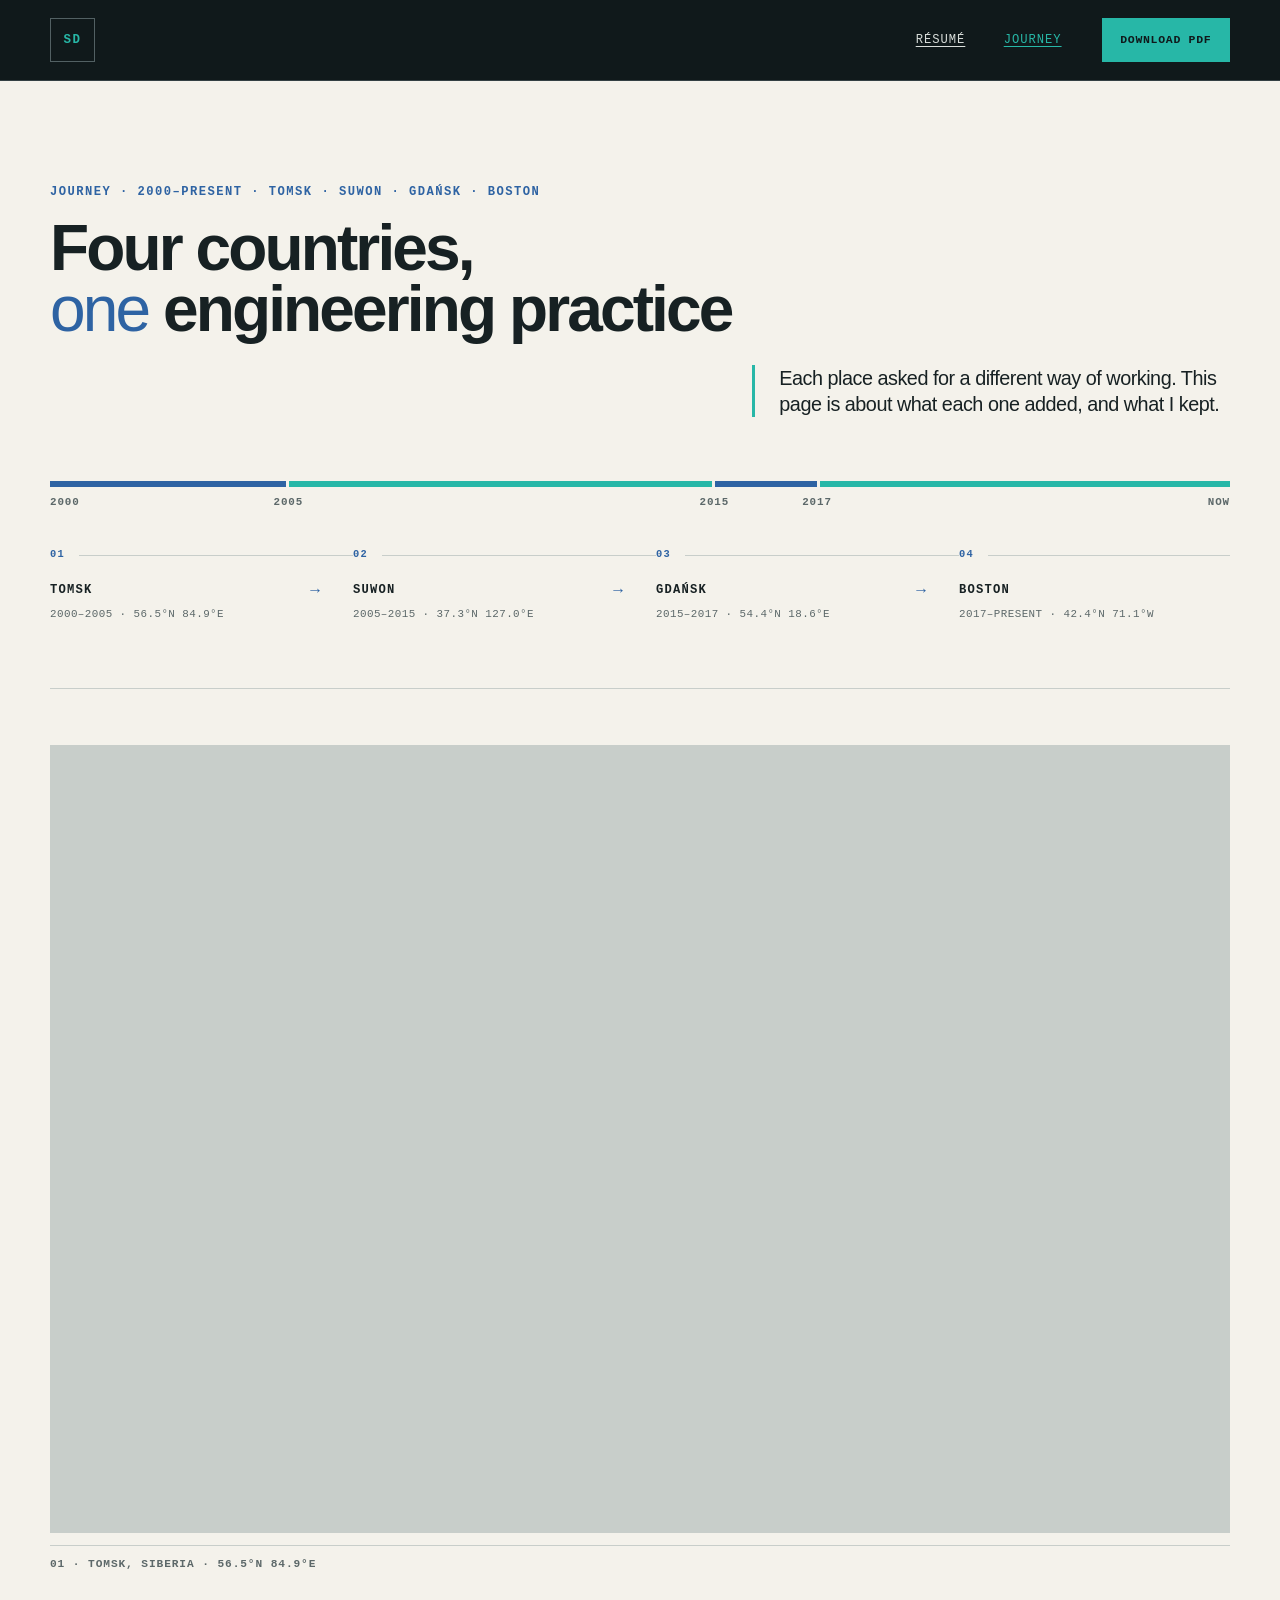
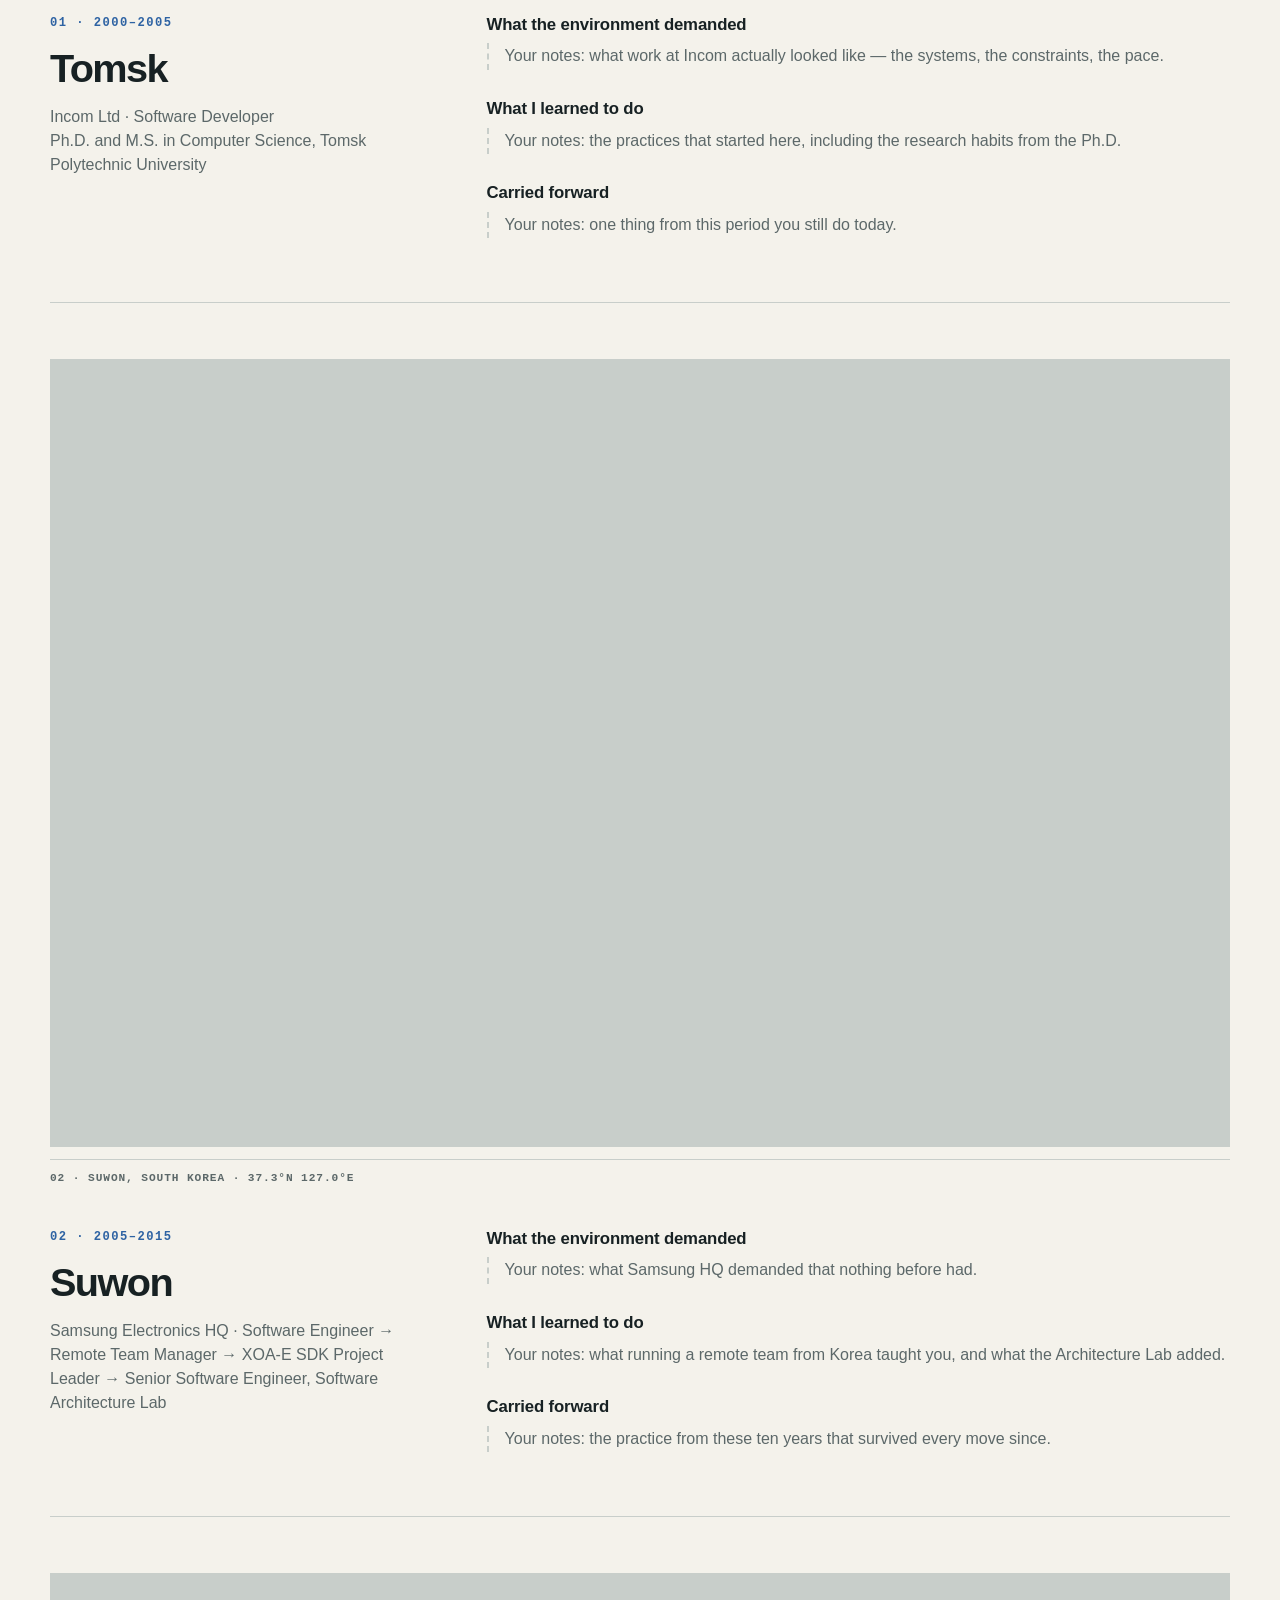
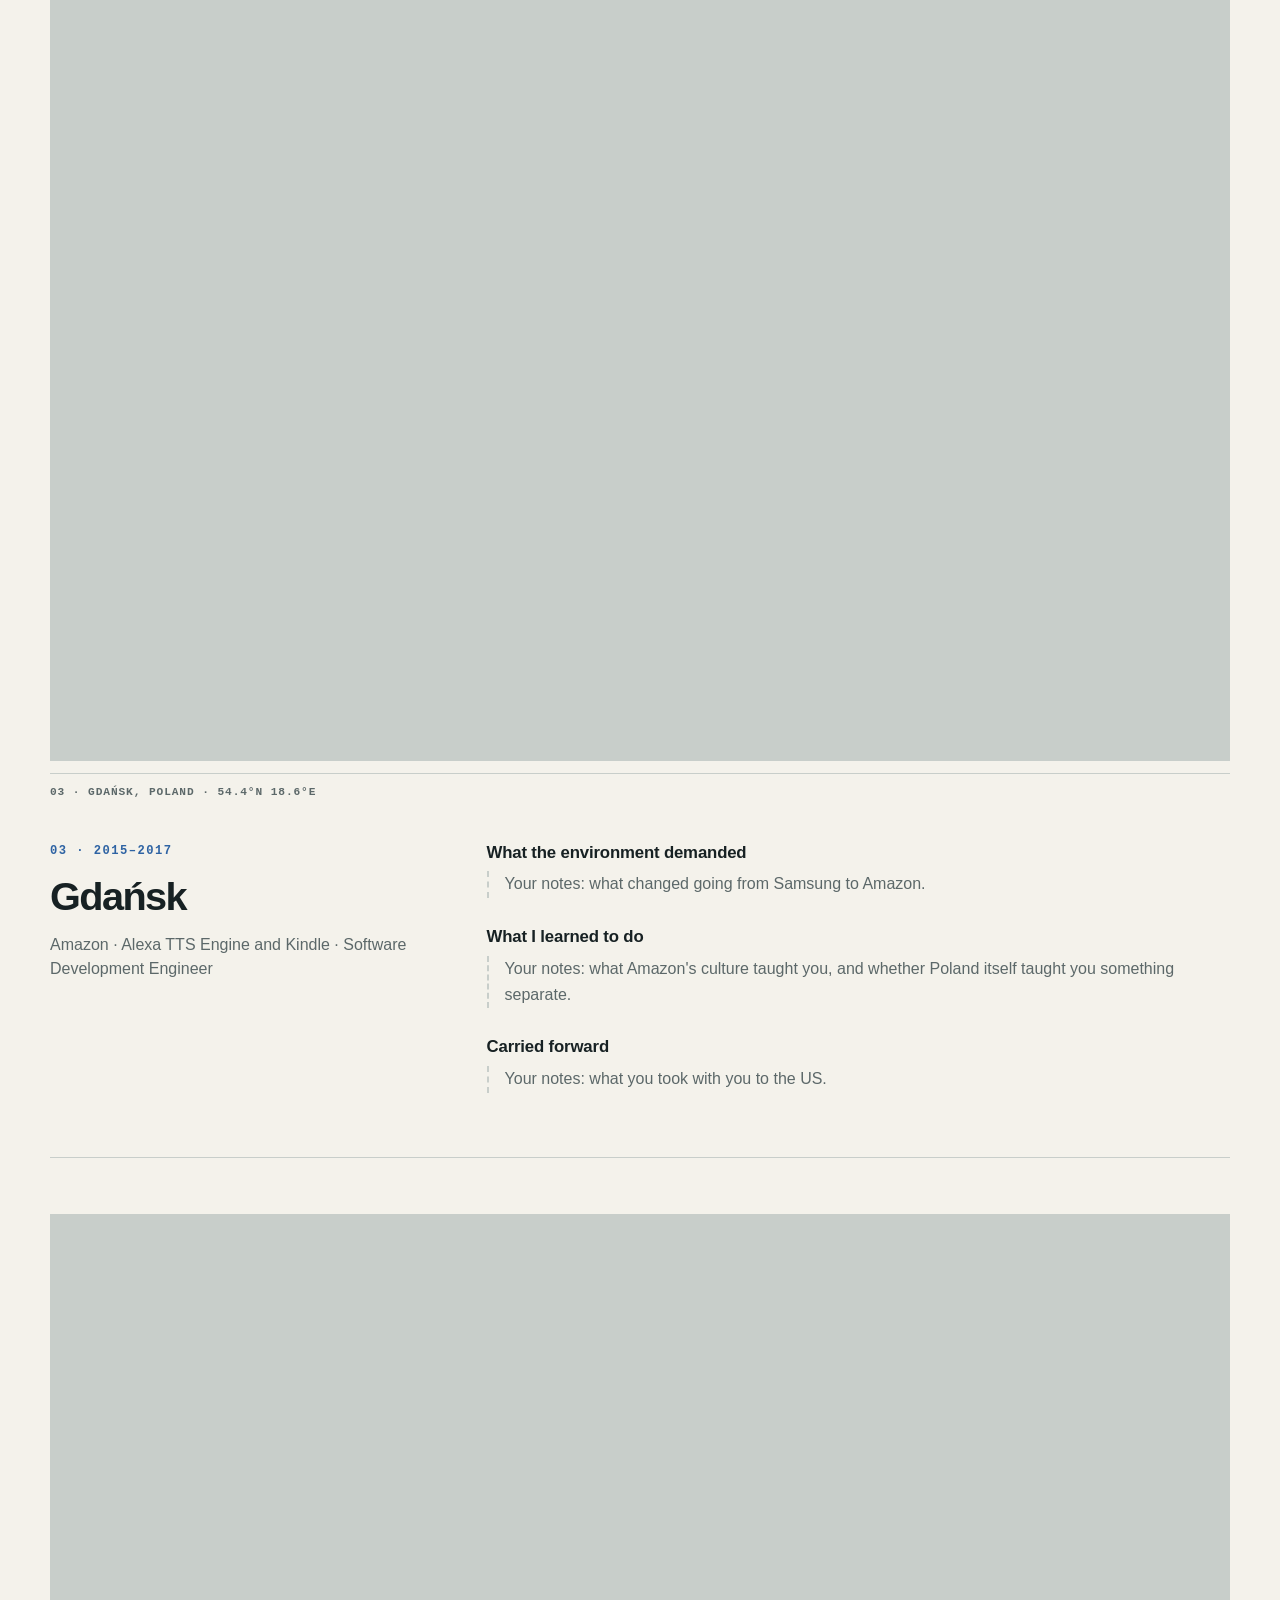
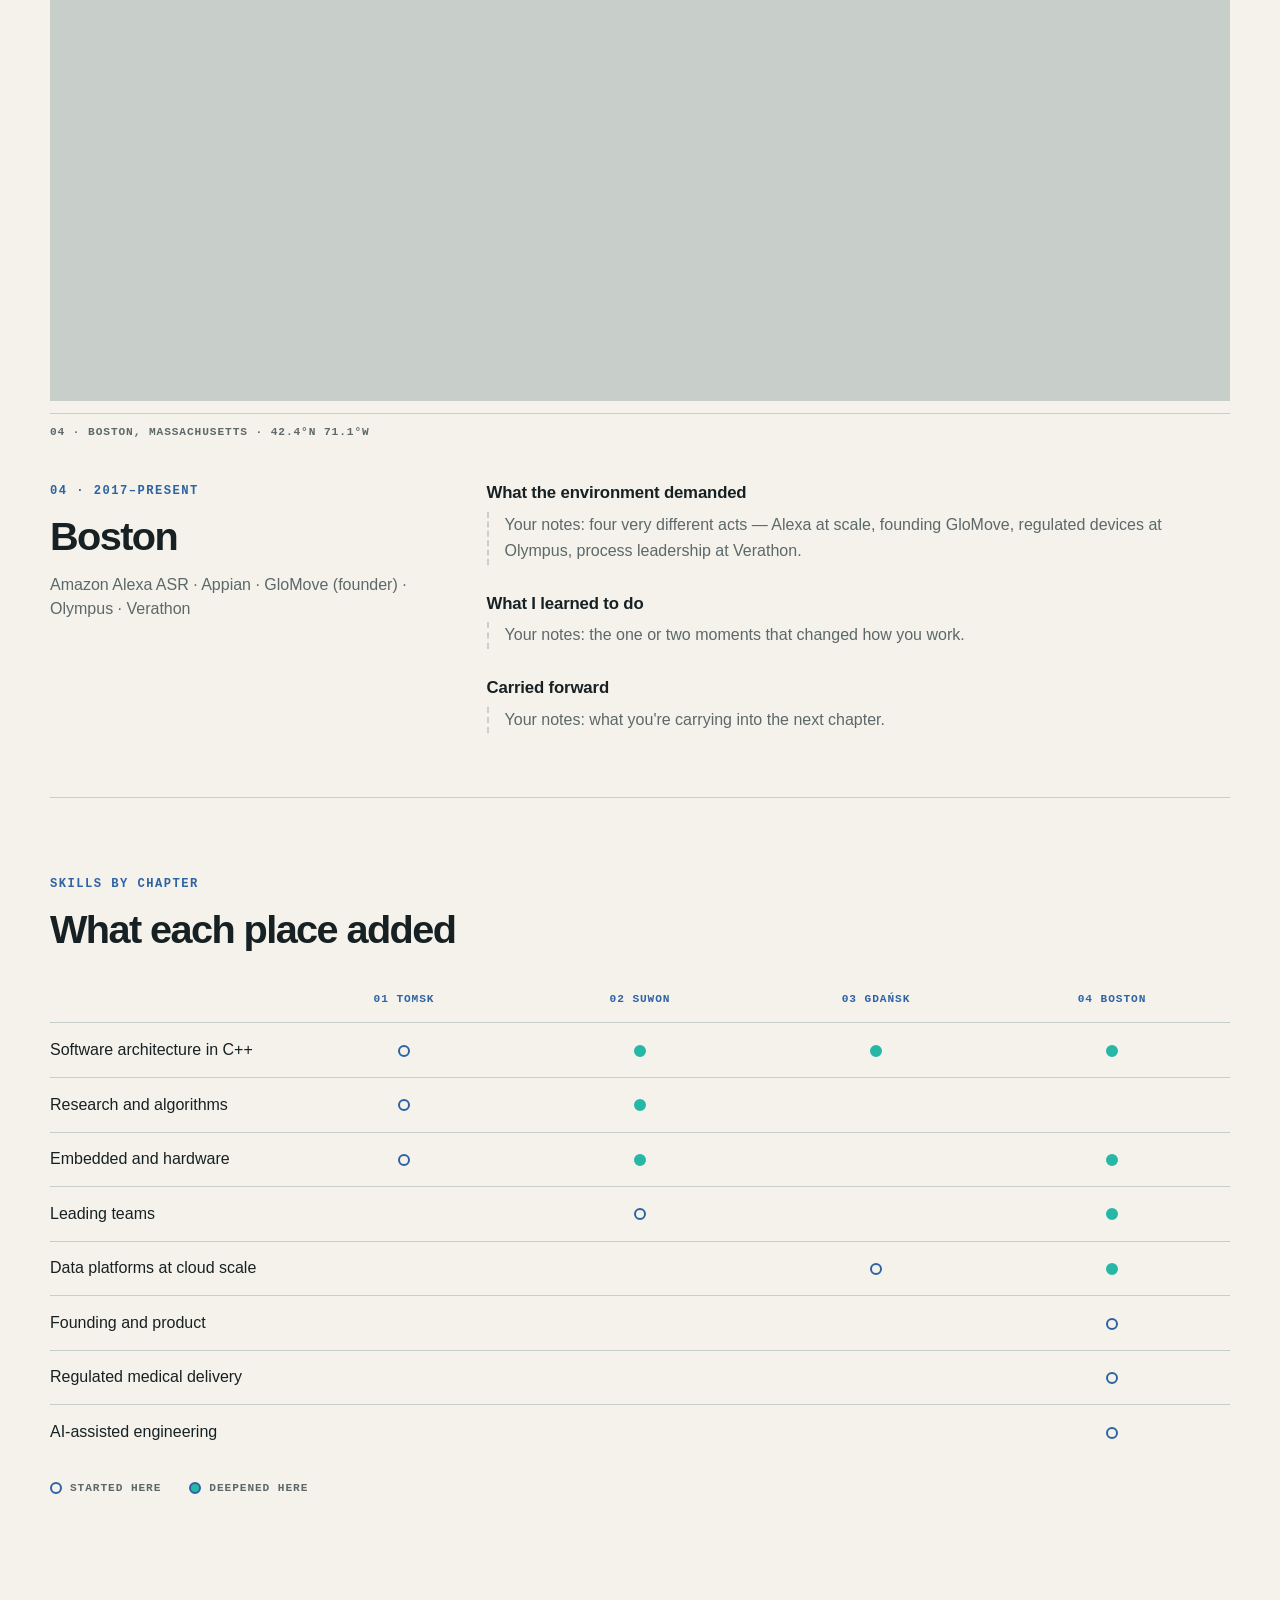
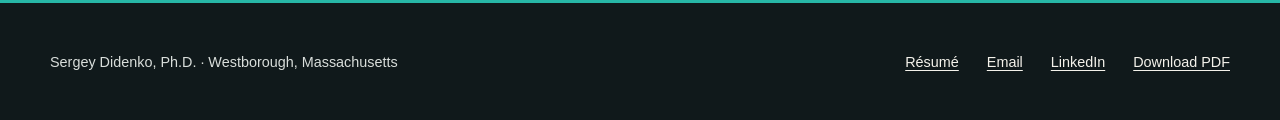
==== journey/index.html @ a88c523a "Add Journey page draft with four city illustrations New journey/ page: route with proportional years" ====
<!doctype html>
<html lang="en">
<head>
  <meta charset="utf-8">
  <meta name="viewport" content="width=device-width, initial-scale=1">
  <meta name="description" content="Sergey Didenko's engineering journey across four countries: Tomsk, Suwon, Gdańsk, and Boston — what each place demanded, what he learned there, and what he carried forward.">
  <title>Journey | Sergey Didenko, Ph.D.</title>
  <link rel="stylesheet" href="../styles.css">
  <link rel="stylesheet" href="journey.css">
  <script src="../script.js" defer></script>
</head>
<body>
  <a class="skip-link" href="#main-content">Skip to content</a>
  <header class="site-header">
    <nav aria-label="Primary navigation">
      <a class="wordmark" href="../" aria-label="Sergey Didenko, Ph.D., back to the résumé">SD</a>
      <div class="nav-links">
        <a href="../">Résumé</a>
        <a href="./" aria-current="page">Journey</a>
      </div>
      <a class="button button-primary" href="../assets/Sergey_Didenko_Resume.pdf" download>Download PDF</a>
    </nav>
  </header>
  <main id="main-content">
    <section class="hero journey-hero" id="top" aria-labelledby="hero-title">
      <p class="eyebrow">Journey · 2000–present · Tomsk · Suwon · Gdańsk · Boston</p>
      <h1 id="hero-title">Four countries,<br><span>one</span> engineering practice</h1>
      <p class="hero-statement">Each place asked for a different way of working. This page is about what each one added, and what I kept.</p>
      <div class="years-bar" aria-label="Years spent in each country">
        <div class="years-bar-track" aria-hidden="true"><span></span><span></span><span></span><span></span></div>
        <div class="years-ticks" aria-hidden="true">
          <span style="left: 0">2000</span>
          <span style="left: 20.2%">2005</span>
          <span style="left: 56.3%">2015</span>
          <span style="left: 65%">2017</span>
          <span style="left: 100%">Now</span>
        </div>
      </div>
      <ol class="systems-path route" aria-label="Route">
        <li><a href="#tomsk">Tomsk</a><span class="route-meta">2000–2005 · 56.5°N 84.9°E</span></li>
        <li><a href="#suwon">Suwon</a><span class="route-meta">2005–2015 · 37.3°N 127.0°E</span></li>
        <li><a href="#gdansk">Gdańsk</a><span class="route-meta">2015–2017 · 54.4°N 18.6°E</span></li>
        <li><a href="#boston">Boston</a><span class="route-meta">2017–present · 42.4°N 71.1°W</span></li>
      </ol>
    </section>

    <section class="chapter section" id="tomsk" aria-labelledby="tomsk-title">
      <figure class="chapter-figure reveal">
        <picture>
          <source type="image/webp" srcset="../assets/journey/tomsk-640.webp 640w, ../assets/journey/tomsk-1024.webp 1024w, ../assets/journey/tomsk-1536.webp 1536w" sizes="(max-width: 760px) calc(100vw - 2.5rem), min(calc(100vw - 4rem), 1180px)">
          <img src="../assets/journey/tomsk-1024.jpg" width="1536" height="1024" alt="Painted view of Tomsk in winter: an ornate carved wooden house with lit windows, the columned façade of Tomsk Polytechnic University, snow-covered pines, and the frozen Tom river at sunset." loading="eager" decoding="async">
        </picture>
        <figcaption>01 · Tomsk, Siberia · 56.5°N 84.9°E</figcaption>
      </figure>
      <div class="chapter-body">
        <header class="reveal">
          <p class="section-kicker">01 · 2000–2005</p>
          <h2 id="tomsk-title">Tomsk</h2>
          <p class="chapter-role">Incom Ltd · Software Developer<br>Ph.D. and M.S. in Computer Science, Tomsk Polytechnic University</p>
        </header>
        <div class="chapter-notes reveal">
          <h3>What the environment demanded</h3>
          <p class="placeholder">Your notes: what work at Incom actually looked like — the systems, the constraints, the pace.</p>
          <h3>What I learned to do</h3>
          <p class="placeholder">Your notes: the practices that started here, including the research habits from the Ph.D.</p>
          <h3>Carried forward</h3>
          <p class="placeholder">Your notes: one thing from this period you still do today.</p>
        </div>
      </div>
    </section>

    <section class="chapter section" id="suwon" aria-labelledby="suwon-title">
      <figure class="chapter-figure reveal">
        <picture>
          <source type="image/webp" srcset="../assets/journey/suwon-640.webp 640w, ../assets/journey/suwon-1024.webp 1024w, ../assets/journey/suwon-1536.webp 1536w" sizes="(max-width: 760px) calc(100vw - 2.5rem), min(calc(100vw - 4rem), 1180px)">
          <img src="../assets/journey/suwon-1024.jpg" width="1536" height="1024" alt="Painted view of Suwon in autumn: the stone wall and pavilion of Hwaseong Fortress, the Paldalmun gate, golden ginkgo trees, and the glass towers of the Samsung campus behind." loading="lazy" decoding="async">
        </picture>
        <figcaption>02 · Suwon, South Korea · 37.3°N 127.0°E</figcaption>
      </figure>
      <div class="chapter-body">
        <header class="reveal">
          <p class="section-kicker">02 · 2005–2015</p>
          <h2 id="suwon-title">Suwon</h2>
          <p class="chapter-role">Samsung Electronics HQ · Software Engineer → Remote Team Manager → XOA-E SDK Project Leader → Senior Software Engineer, Software Architecture Lab</p>
        </header>
        <div class="chapter-notes reveal">
          <h3>What the environment demanded</h3>
          <p class="placeholder">Your notes: what Samsung HQ demanded that nothing before had.</p>
          <h3>What I learned to do</h3>
          <p class="placeholder">Your notes: what running a remote team from Korea taught you, and what the Architecture Lab added.</p>
          <h3>Carried forward</h3>
          <p class="placeholder">Your notes: the practice from these ten years that survived every move since.</p>
        </div>
      </div>
    </section>

    <section class="chapter section" id="gdansk" aria-labelledby="gdansk-title">
      <figure class="chapter-figure reveal">
        <picture>
          <source type="image/webp" srcset="../assets/journey/gdansk-640.webp 640w, ../assets/journey/gdansk-1024.webp 1024w, ../assets/journey/gdansk-1536.webp 1536w" sizes="(max-width: 760px) calc(100vw - 2.5rem), min(calc(100vw - 4rem), 1180px)">
          <img src="../assets/journey/gdansk-1024.jpg" width="1536" height="1024" alt="Painted view of Gdańsk at golden hour: the medieval wooden Żuraw crane, colourful gabled townhouses along the Motława river, the brick tower of St. Mary's church, and shipyard cranes on the horizon." loading="lazy" decoding="async">
        </picture>
        <figcaption>03 · Gdańsk, Poland · 54.4°N 18.6°E</figcaption>
      </figure>
      <div class="chapter-body">
        <header class="reveal">
          <p class="section-kicker">03 · 2015–2017</p>
          <h2 id="gdansk-title">Gdańsk</h2>
          <p class="chapter-role">Amazon · Alexa TTS Engine and Kindle · Software Development Engineer</p>
        </header>
        <div class="chapter-notes reveal">
          <h3>What the environment demanded</h3>
          <p class="placeholder">Your notes: what changed going from Samsung to Amazon.</p>
          <h3>What I learned to do</h3>
          <p class="placeholder">Your notes: what Amazon's culture taught you, and whether Poland itself taught you something separate.</p>
          <h3>Carried forward</h3>
          <p class="placeholder">Your notes: what you took with you to the US.</p>
        </div>
      </div>
    </section>

    <section class="chapter section" id="boston" aria-labelledby="boston-title">
      <figure class="chapter-figure reveal">
        <picture>
          <source type="image/webp" srcset="../assets/journey/boston-640.webp 640w, ../assets/journey/boston-1024.webp 1024w, ../assets/journey/boston-1536.webp 1536w" sizes="(max-width: 760px) calc(100vw - 2.5rem), min(calc(100vw - 4rem), 1180px)">
          <img src="../assets/journey/boston-1024.jpg" width="1536" height="1024" alt="Painted view of Boston in autumn: the Zakim bridge over the Charles River, a white sailboat, the Custom House tower and downtown skyline, and red-brick brownstones under maples." loading="lazy" decoding="async">
        </picture>
        <figcaption>04 · Boston, Massachusetts · 42.4°N 71.1°W</figcaption>
      </figure>
      <div class="chapter-body">
        <header class="reveal">
          <p class="section-kicker">04 · 2017–present</p>
          <h2 id="boston-title">Boston</h2>
          <p class="chapter-role">Amazon Alexa ASR · Appian · GloMove (founder) · Olympus · Verathon</p>
        </header>
        <div class="chapter-notes reveal">
          <h3>What the environment demanded</h3>
          <p class="placeholder">Your notes: four very different acts — Alexa at scale, founding GloMove, regulated devices at Olympus, process leadership at Verathon.</p>
          <h3>What I learned to do</h3>
          <p class="placeholder">Your notes: the one or two moments that changed how you work.</p>
          <h3>Carried forward</h3>
          <p class="placeholder">Your notes: what you're carrying into the next chapter.</p>
        </div>
      </div>
    </section>

    <section class="skills section" id="skills" aria-labelledby="skills-title">
      <p class="section-kicker">Skills by chapter</p>
      <h2 class="reveal" id="skills-title">What each place added</h2>
      <table class="skills-grid reveal">
        <thead>
          <tr>
            <th scope="col"><span class="sr-only">Capability</span></th>
            <th scope="col">01 Tomsk</th>
            <th scope="col">02 Suwon</th>
            <th scope="col">03 Gdańsk</th>
            <th scope="col">04 Boston</th>
          </tr>
        </thead>
        <tbody>
          <tr><th scope="row">Software architecture in C++</th><td data-level="started"><span class="sr-only">Started</span></td><td data-level="deepened"><span class="sr-only">Deepened</span></td><td data-level="deepened"><span class="sr-only">Deepened</span></td><td data-level="deepened"><span class="sr-only">Deepened</span></td></tr>
          <tr><th scope="row">Research and algorithms</th><td data-level="started"><span class="sr-only">Started</span></td><td data-level="deepened"><span class="sr-only">Deepened</span></td><td></td><td></td></tr>
          <tr><th scope="row">Embedded and hardware</th><td data-level="started"><span class="sr-only">Started</span></td><td data-level="deepened"><span class="sr-only">Deepened</span></td><td></td><td data-level="deepened"><span class="sr-only">Deepened</span></td></tr>
          <tr><th scope="row">Leading teams</th><td></td><td data-level="started"><span class="sr-only">Started</span></td><td></td><td data-level="deepened"><span class="sr-only">Deepened</span></td></tr>
          <tr><th scope="row">Data platforms at cloud scale</th><td></td><td></td><td data-level="started"><span class="sr-only">Started</span></td><td data-level="deepened"><span class="sr-only">Deepened</span></td></tr>
          <tr><th scope="row">Founding and product</th><td></td><td></td><td></td><td data-level="started"><span class="sr-only">Started</span></td></tr>
          <tr><th scope="row">Regulated medical delivery</th><td></td><td></td><td></td><td data-level="started"><span class="sr-only">Started</span></td></tr>
          <tr><th scope="row">AI-assisted engineering</th><td></td><td></td><td></td><td data-level="started"><span class="sr-only">Started</span></td></tr>
        </tbody>
      </table>
      <p class="skills-legend reveal"><span class="legend-started">Started here</span><span class="legend-deepened">Deepened here</span></p>
    </section>
  </main>
  <footer>
    <p>Sergey Didenko, Ph.D. · Westborough, Massachusetts</p>
    <div><a href="../">Résumé</a><a href="mailto:didenkos@gmail.com">Email</a><a href="https://www.linkedin.com/in/didenkos">LinkedIn</a><a href="../assets/Sergey_Didenko_Resume.pdf" download>Download PDF</a></div>
  </footer>
</body>
</html>
---- styles.css ----
:root {
  --graphite: #10191b;
  --ivory: #f4f2eb;
  --signal: #27b7a7;
  --technical-blue: #2e63a3;
  --ink: #172123;
  --muted: #5c6869;
  --line: #c8ceca;
  --surface: #ffffff;
  --display: "Aptos Display", "Segoe UI", Inter, Arial, sans-serif;
  --body: Aptos, "Segoe UI", Inter, Arial, sans-serif;
  --mono: "SFMono-Regular", Consolas, "Liberation Mono", monospace;
  --content: 1180px;
  color-scheme: light;
}

* { box-sizing: border-box; }

html {
  overflow-x: hidden;
  scroll-behavior: smooth;
}

body {
  margin: 0;
  color: var(--ink);
  background: var(--ivory);
  font-family: var(--body);
  font-size: 1rem;
  line-height: 1.65;
  text-rendering: optimizeLegibility;
}

a {
  color: inherit;
  text-decoration-thickness: 1px;
  text-underline-offset: 0.22em;
}

a:hover { text-decoration-thickness: 2px; }

:focus-visible {
  outline: 3px solid var(--graphite);
  outline-offset: 3px;
  box-shadow: 0 0 0 3px var(--surface);
}

::selection {
  color: var(--graphite);
  background: var(--signal);
}

.skip-link {
  position: fixed;
  z-index: 100;
  top: 0.75rem;
  left: 0.75rem;
  padding: 0.7rem 1rem;
  color: var(--graphite);
  background: var(--signal);
  font-weight: 800;
  transform: translateY(-180%);
}

.skip-link:focus { transform: translateY(0); }

.site-header {
  position: relative;
  z-index: 10;
  color: var(--ivory);
  background: var(--graphite);
  border-bottom: 1px solid #344043;
}

.site-header nav {
  width: min(calc(100% - 4rem), var(--content));
  min-height: 5rem;
  margin: 0 auto;
  display: grid;
  grid-template-columns: auto 1fr auto;
  align-items: center;
  gap: 2.5rem;
}

.wordmark {
  width: 2.8rem;
  height: 2.8rem;
  display: grid;
  place-items: center;
  border: 1px solid #526063;
  color: var(--signal);
  font-family: var(--mono);
  font-size: 0.78rem;
  font-weight: 800;
  letter-spacing: 0.12em;
  text-decoration: none;
}

.nav-links {
  justify-self: end;
  display: flex;
  align-items: center;
  gap: clamp(1.25rem, 3vw, 2.5rem);
  font-family: var(--mono);
  font-size: 0.76rem;
  letter-spacing: 0.08em;
  text-transform: uppercase;
}

.nav-links a { color: #d9dedb; }

.button {
  display: inline-flex;
  min-height: 2.75rem;
  align-items: center;
  justify-content: center;
  padding: 0.65rem 1.1rem;
  border: 1px solid currentColor;
  font-family: var(--mono);
  font-size: 0.72rem;
  font-weight: 800;
  letter-spacing: 0.06em;
  line-height: 1.2;
  text-decoration: none;
  text-transform: uppercase;
}

.button-primary {
  color: var(--graphite);
  background: var(--signal);
  border-color: var(--signal);
}

main { overflow: hidden; }

.hero {
  width: min(calc(100% - 4rem), var(--content));
  min-height: 38rem;
  margin: 0 auto;
  padding: clamp(4.5rem, 8vw, 8rem) 0 4.5rem;
  display: grid;
  grid-template-columns: repeat(12, minmax(0, 1fr));
  column-gap: 1.5rem;
  align-content: center;
}

.eyebrow,
.section-kicker {
  margin: 0 0 1rem;
  color: var(--technical-blue);
  font-family: var(--mono);
  font-size: 0.76rem;
  font-weight: 800;
  letter-spacing: 0.12em;
  line-height: 1.5;
  text-transform: uppercase;
}

.hero .eyebrow { grid-column: 1 / -1; }

.hero h1 {
  grid-column: 1 / 10;
  margin: 0;
  max-width: 17ch;
  font-family: var(--display);
  font-size: clamp(3.2rem, 5vw, 4.6rem);
  font-weight: 720;
  letter-spacing: -0.045em;
  line-height: 0.96;
}

.hero h1 span {
  color: var(--technical-blue);
  font-weight: 400;
}

.hero-statement {
  grid-column: 8 / -1;
  margin: -1.25rem 0 0;
  padding-left: 1.5rem;
  border-left: 3px solid var(--signal);
  font-family: var(--display);
  font-size: clamp(1.15rem, 1.55vw, 1.45rem);
  font-weight: 520;
  letter-spacing: -0.025em;
  line-height: 1.32;
}

.current-role {
  grid-column: 1 / 7;
  margin: 3.5rem 0 0;
  color: var(--muted);
  font-size: 1rem;
}

.contact-links {
  grid-column: 8 / -1;
  align-self: end;
  display: flex;
  flex-wrap: wrap;
  gap: 0.75rem 1.5rem;
  margin-top: 3.5rem;
  color: var(--technical-blue);
  font-weight: 700;
}

.systems-path {
  grid-column: 1 / -1;
  position: relative;
  margin: 4.5rem 0 0;
  padding: 1.5rem 0 0;
  display: grid;
  grid-template-columns: repeat(4, 1fr);
  gap: 2rem;
  border-top: 1px solid var(--line);
  list-style: none;
  counter-reset: path-step;
}

.systems-path li {
  position: relative;
  color: var(--ink);
  font-family: var(--mono);
  font-size: 0.76rem;
  font-weight: 800;
  letter-spacing: 0.1em;
  text-transform: uppercase;
  counter-increment: path-step;
}

.systems-path li::before {
  content: "0" counter(path-step);
  position: absolute;
  top: -2.1rem;
  left: 0;
  min-width: 1.8rem;
  color: var(--technical-blue);
  background: var(--ivory);
  font-size: 0.65rem;
}

.systems-path li::after {
  content: "→";
  position: absolute;
  top: -0.1rem;
  right: 0;
  color: var(--technical-blue);
  font-size: 1rem;
}

.systems-path li:last-child::after { content: ""; }

.section {
  width: min(calc(100% - 4rem), var(--content));
  margin: 0 auto;
  padding: clamp(4.5rem, 8vw, 8rem) 0;
}

.section h2 {
  max-width: 20ch;
  margin: 0;
  font-family: var(--display);
  font-size: clamp(1.75rem, 3.1vw, 2.9rem);
  font-weight: 720;
  letter-spacing: -0.04em;
  line-height: 1.04;
}

.impact {
  position: relative;
  width: min(calc(100% - 4rem), var(--content));
  padding: clamp(4.5rem, 8vw, 6.5rem) clamp(2rem, 5vw, 4.5rem);
  color: var(--ivory);
  background: var(--graphite);
  border-left: 4px solid var(--signal);
}

.impact .section-kicker { color: var(--signal); }

.impact h2 { max-width: 14ch; }

.impact-grid {
  margin-top: 4rem;
  display: grid;
  grid-template-columns: repeat(4, minmax(0, 1fr));
  border-top: 1px solid #465255;
  border-bottom: 1px solid #465255;
}

.impact-grid article {
  min-width: 0;
  padding: 2rem 1.5rem 2.2rem 0;
}

.impact-grid article + article {
  padding-left: 1.5rem;
  border-left: 1px solid #465255;
}

.impact-grid strong {
  display: block;
  color: var(--signal);
  font-family: var(--display);
  font-size: clamp(1.55rem, 2.05vw, 2.05rem);
  font-weight: 680;
  letter-spacing: -0.04em;
  line-height: 1.12;
}

.impact-grid p {
  margin: 1rem 0 0;
  color: #cbd1ce;
  font-size: 1rem;
  line-height: 1.5;
}

.experience { padding-bottom: 3rem; }

.experience > h2 { margin-bottom: 5rem; }

.experience-item {
  position: relative;
  padding: 2.5rem 0;
  display: grid;
  grid-template-columns: minmax(15rem, 0.75fr) 1.55fr;
  gap: clamp(2rem, 6vw, 6rem);
  border-top: 1px solid var(--line);
}

.experience-item::before {
  content: "";
  position: absolute;
  top: -4px;
  left: 0;
  width: 7px;
  height: 7px;
  background: var(--signal);
  border: 2px solid var(--ivory);
  box-shadow: 0 0 0 1px var(--technical-blue);
}

.experience-item header { min-width: 0; }

.experience-item .date {
  margin: 0 0 0.85rem;
  color: var(--technical-blue);
  font-family: var(--mono);
  font-size: 0.74rem;
  font-weight: 800;
  letter-spacing: 0.06em;
  line-height: 1.45;
  text-transform: uppercase;
}

.experience-item h3 {
  margin: 0;
  font-family: var(--display);
  font-size: clamp(1.2rem, 1.7vw, 1.55rem);
  font-weight: 720;
  letter-spacing: -0.03em;
  line-height: 1.18;
}

.experience-item header > p:last-child {
  margin: 0.55rem 0 0;
  color: var(--muted);
  line-height: 1.45;
}

.experience-item ul {
  margin: 0;
  padding: 0;
  display: grid;
  gap: 0.9rem;
  list-style: none;
}

.experience-item li {
  position: relative;
  padding-left: 1.25rem;
  font-size: 1rem;
  line-height: 1.62;
}

.experience-item li::before {
  content: "";
  position: absolute;
  top: 0.72em;
  left: 0;
  width: 0.38rem;
  height: 1px;
  background: var(--signal);
}

.featured-project {
  margin: 0 -1.5rem;
  padding-right: 1.5rem;
  padding-left: 1.5rem;
  background: #e7eeeb;
  border-top-color: #a6b6b1;
}

.featured-project::before {
  left: 1.5rem;
  border-color: #e7eeeb;
}

.expertise { padding-top: clamp(4.5rem, 8vw, 7rem); }

.expertise > h2 { margin-bottom: 4.5rem; }

.expertise-grid {
  display: grid;
  grid-template-columns: repeat(2, minmax(0, 1fr));
  gap: 3.5rem 4rem;
}

.expertise-grid article {
  padding-top: 1.6rem;
  border-top: 2px solid var(--graphite);
}

.expertise-grid h3,
.credentials h3 {
  margin: 0;
  font-family: var(--display);
  font-size: 1.2rem;
  letter-spacing: -0.02em;
  line-height: 1.25;
}

.expertise-grid p {
  margin: 1rem 0 0;
  color: var(--muted);
  font-size: 1rem;
}

.expertise-grid .practice-block {
  grid-column: 1 / -1;
  padding: 1.6rem 1.75rem 1.8rem;
  background: var(--surface);
  border-left: 4px solid var(--signal);
}

.practice-block p:first-of-type {
  margin-top: 0.75rem;
  color: var(--technical-blue);
  font-size: 1.05rem;
  font-weight: 700;
  letter-spacing: 0.01em;
}

.practice-block p:last-of-type {
  margin-top: 0.5rem;
  max-width: 62ch;
}

.credentials {
  margin-top: 5rem;
  padding: 2.5rem 0;
  display: grid;
  grid-template-columns: 0.75fr 1fr 1fr;
  gap: clamp(2rem, 5vw, 5rem);
  border-top: 1px solid var(--line);
  border-bottom: 1px solid var(--line);
}

.credentials p { margin: 0; }

.credentials strong { color: var(--technical-blue); }

footer {
  padding: 3rem max(2rem, calc((100vw - var(--content)) / 2));
  display: flex;
  align-items: center;
  justify-content: space-between;
  gap: 2rem;
  color: #d9dedb;
  background: var(--graphite);
  border-top: 3px solid var(--signal);
  font-size: 0.9rem;
}

footer p { margin: 0; }

footer div {
  display: flex;
  flex-wrap: wrap;
  gap: 1rem 1.75rem;
}

footer a { color: var(--ivory); }

[data-enhanced="true"] .reveal {
  opacity: 0;
  transform: translateY(18px);
  transition: opacity 500ms ease, transform 500ms ease;
}

[data-enhanced="true"] .reveal.is-visible {
  opacity: 1;
  transform: none;
}

@media (max-width: 900px) {
  .hero h1 { grid-column: 1 / -1; }

  .hero-statement {
    grid-column: 7 / -1;
    margin-top: 2.75rem;
  }

  .current-role { grid-column: 1 / 7; }

  .contact-links { grid-column: 7 / -1; }

  .impact-grid { grid-template-columns: repeat(2, minmax(0, 1fr)); }

  .impact-grid article:nth-child(3) {
    padding-left: 0;
    border-left: 0;
    border-top: 1px solid #465255;
  }

  .impact-grid article:nth-child(4) { border-top: 1px solid #465255; }

  .credentials { grid-template-columns: 1fr 1fr; }

  .credentials h3 { grid-column: 1 / -1; }
}

@media (max-width: 760px) {
  .site-header nav {
    width: calc(100% - 2.5rem);
    min-height: 4.5rem;
    grid-template-columns: 1fr auto;
    gap: 1rem;
  }

  .nav-links { display: none; }

  .button { min-height: 2.6rem; }

  .hero,
  .section {
    width: calc(100% - 2.5rem);
  }

  .hero {
    min-height: auto;
    padding: 4.5rem 0 3.5rem;
    grid-template-columns: 1fr;
  }

  .hero .eyebrow,
  .hero h1,
  .hero-statement,
  .current-role,
  .contact-links,
  .systems-path {
    grid-column: 1;
  }

  .hero h1 {
    max-width: none;
    font-size: clamp(2.1rem, 9vw, 3.2rem);
  }

  .hero-statement {
    margin: 2.5rem 0 0;
    padding-left: 1rem;
  }

  .current-role { margin-top: 2.5rem; }

  .contact-links { margin-top: 1.25rem; }

  .systems-path {
    margin-top: 3.5rem;
    padding-top: 0;
    grid-template-columns: 1fr;
    gap: 0;
    border-top: 0;
    border-left: 1px solid var(--line);
  }

  .systems-path li {
    min-height: 4.25rem;
    padding: 0.15rem 0 2.2rem 2rem;
  }

  .systems-path li::before {
    top: 0;
    left: -0.65rem;
    width: 1.3rem;
    min-width: 0;
    height: 1.3rem;
    display: grid;
    place-items: center;
    color: var(--ivory);
    background: var(--technical-blue);
    font-size: 0.58rem;
  }

  .systems-path li::after {
    content: "↓";
    top: 1.5rem;
    right: auto;
    left: -0.33rem;
  }

  .systems-path li:last-child {
    min-height: 1.5rem;
    padding-bottom: 0;
  }

  .systems-path li:last-child::after { content: ""; }

  .impact {
    width: calc(100% - 2.5rem);
    padding-right: 1.5rem;
    padding-left: 1.5rem;
  }

  .impact-grid,
  .expertise-grid { grid-template-columns: 1fr; }

  .impact-grid { margin-top: 3rem; }

  .impact-grid article,
  .impact-grid article + article {
    padding: 1.75rem 0;
    border-top: 1px solid #465255;
    border-left: 0;
  }

  .impact-grid article:first-child { border-top: 0; }

  .experience > h2,
  .expertise > h2 { margin-bottom: 3.25rem; }

  .experience-item {
    grid-template-columns: 1fr;
    gap: 1.75rem;
  }

  .featured-project {
    margin: 0 -0.75rem;
    padding-right: 0.75rem;
    padding-left: 0.75rem;
  }

  .featured-project::before { left: 0.75rem; }

  .expertise-grid { gap: 2.5rem; }

  .credentials {
    grid-template-columns: 1fr;
    gap: 2rem;
  }

  .credentials h3 { grid-column: auto; }

  footer {
    align-items: flex-start;
    flex-direction: column;
    padding-right: 1.25rem;
    padding-left: 1.25rem;
  }
}

@media (prefers-reduced-motion: reduce) {
  html { scroll-behavior: auto; }

  *, *::before, *::after {
    animation-duration: 0.01ms !important;
    animation-iteration-count: 1 !important;
    transition-duration: 0.01ms !important;
  }
}

@media print {
  *,
  *::before,
  *::after {
    animation: none !important;
    transform: none !important;
    transition: none !important;
  }

  html,
  main {
    overflow: visible;
  }

  body,
  .impact,
  .featured-project,
  footer {
    color: #000 !important;
    background: #fff !important;
  }

  .impact *,
  .featured-project *,
  footer * {
    color: #000 !important;
  }

  .impact,
  .impact-grid,
  .impact-grid article,
  .impact-grid article + article,
  .featured-project,
  footer {
    border-color: #000 !important;
    box-shadow: none !important;
  }

  .site-header,
  .skip-link,
  .button {
    display: none !important;
  }

  [data-enhanced="true"] .reveal,
  [data-enhanced="true"] .reveal.is-visible {
    opacity: 1 !important;
    transform: none !important;
    transition: none !important;
  }
}
---- journey/journey.css ----
/* Journey page. Shares ../styles.css; this file only adds what the page needs. */

.nav-links a[aria-current="page"] { color: var(--signal); }

.journey-hero {
  min-height: auto;
  padding-bottom: 4rem;
}

.journey-hero h1 { max-width: 24ch; }

.journey-hero .hero-statement { margin-top: 1.5rem; }

.years-bar {
  grid-column: 1 / -1;
  margin-top: 4rem;
}

.years-bar-track {
  display: grid;
  grid-template-columns: 5.3fr 9.5fr 2.3fr 9.2fr;
  gap: 3px;
  height: 6px;
}

.years-bar-track span { background: var(--technical-blue); }

.years-bar-track span:nth-child(even) { background: var(--signal); }

.years-ticks {
  position: relative;
  height: 1.3rem;
  margin-top: 0.45rem;
  color: var(--muted);
  font-family: var(--mono);
  font-size: 0.68rem;
  font-weight: 800;
  letter-spacing: 0.08em;
  text-transform: uppercase;
}

.years-ticks span {
  position: absolute;
  transform: translateX(-50%);
}

.years-ticks span:first-child { transform: none; }

.years-ticks span:last-child { transform: translateX(-100%); }

.journey-hero .route { margin-top: 2.5rem; }

.route a { text-decoration: none; }

.route a:hover { text-decoration: underline; }

.route-meta {
  display: block;
  margin-top: 0.4rem;
  color: var(--muted);
  font-size: 0.68rem;
  font-weight: 400;
  letter-spacing: 0.04em;
}

.chapter {
  padding: 3.5rem 0 4rem;
  border-top: 1px solid var(--line);
}

.chapter-figure { margin: 0 0 2.5rem; }

.chapter-figure img {
  display: block;
  width: 100%;
  height: auto;
  background: var(--line);
}

.chapter-figure figcaption {
  margin-top: 0.75rem;
  padding-top: 0.6rem;
  border-top: 1px solid var(--line);
  color: var(--muted);
  font-family: var(--mono);
  font-size: 0.7rem;
  font-weight: 800;
  letter-spacing: 0.08em;
  text-transform: uppercase;
}

.chapter-body {
  display: grid;
  grid-template-columns: minmax(15rem, 0.75fr) 1.55fr;
  gap: clamp(2rem, 6vw, 6rem);
}

.chapter-body h2 { max-width: none; }

.chapter-role {
  margin: 1rem 0 0;
  color: var(--muted);
  line-height: 1.5;
}

.chapter-notes h3 {
  margin: 0;
  font-family: var(--display);
  font-size: 1.05rem;
  letter-spacing: -0.01em;
  line-height: 1.3;
}

.chapter-notes h3 + p { margin: 0.5rem 0 1.75rem; }

.chapter-notes p:last-child { margin-bottom: 0; }

.placeholder {
  padding-left: 1rem;
  border-left: 2px dashed var(--line);
  color: var(--muted);
}

.skills {
  padding-top: clamp(3.5rem, 6vw, 5rem);
  border-top: 1px solid var(--line);
}

.skills > h2 { margin-bottom: 2.5rem; }

.skills-grid {
  width: 100%;
  border-collapse: collapse;
  table-layout: fixed;
}

.skills-grid th,
.skills-grid td {
  padding: 0.85rem 0;
  border-top: 1px solid var(--line);
  text-align: left;
  vertical-align: middle;
}

.skills-grid thead th {
  padding-top: 0;
  border-top: 0;
  color: var(--technical-blue);
  font-family: var(--mono);
  font-size: 0.7rem;
  font-weight: 800;
  letter-spacing: 0.08em;
  text-transform: uppercase;
}

.skills-grid tbody th {
  width: 40%;
  padding-right: 1rem;
  font-weight: 500;
}

.skills-grid thead th:not(:first-child),
.skills-grid td { text-align: center; }

.skills-grid td[data-level]::before,
.skills-legend span::before {
  content: "";
  display: inline-block;
  width: 12px;
  height: 12px;
  box-sizing: border-box;
  border: 2px solid var(--technical-blue);
  border-radius: 50%;
  vertical-align: middle;
}

.skills-grid td[data-level="deepened"]::before,
.legend-deepened::before {
  background: var(--signal);
  border-color: var(--signal);
}

.skills-legend {
  display: flex;
  flex-wrap: wrap;
  gap: 0.5rem 1.75rem;
  margin: 1.25rem 0 0;
  color: var(--muted);
  font-family: var(--mono);
  font-size: 0.7rem;
  font-weight: 800;
  letter-spacing: 0.08em;
  text-transform: uppercase;
}

.skills-legend span::before { margin-right: 0.5rem; }

.sr-only {
  position: absolute;
  width: 1px;
  height: 1px;
  overflow: hidden;
  clip: rect(0 0 0 0);
  clip-path: inset(50%);
  white-space: nowrap;
}

@media (max-width: 760px) {
  .journey-hero { padding-bottom: 3rem; }

  .years-bar { margin-top: 3rem; }

  .journey-hero .route { margin-top: 2.5rem; }

  .route-meta { font-size: 0.64rem; }

  .chapter { padding: 2.75rem 0 3rem; }

  .chapter-figure { margin-bottom: 1.75rem; }

  .chapter-body {
    grid-template-columns: 1fr;
    gap: 1.5rem;
  }

  .skills-grid tbody th {
    width: 34%;
    font-size: 0.9rem;
  }

  .skills-grid thead th { font-size: 0.62rem; }
}

@media print {
  .placeholder { border-color: #000; }
}
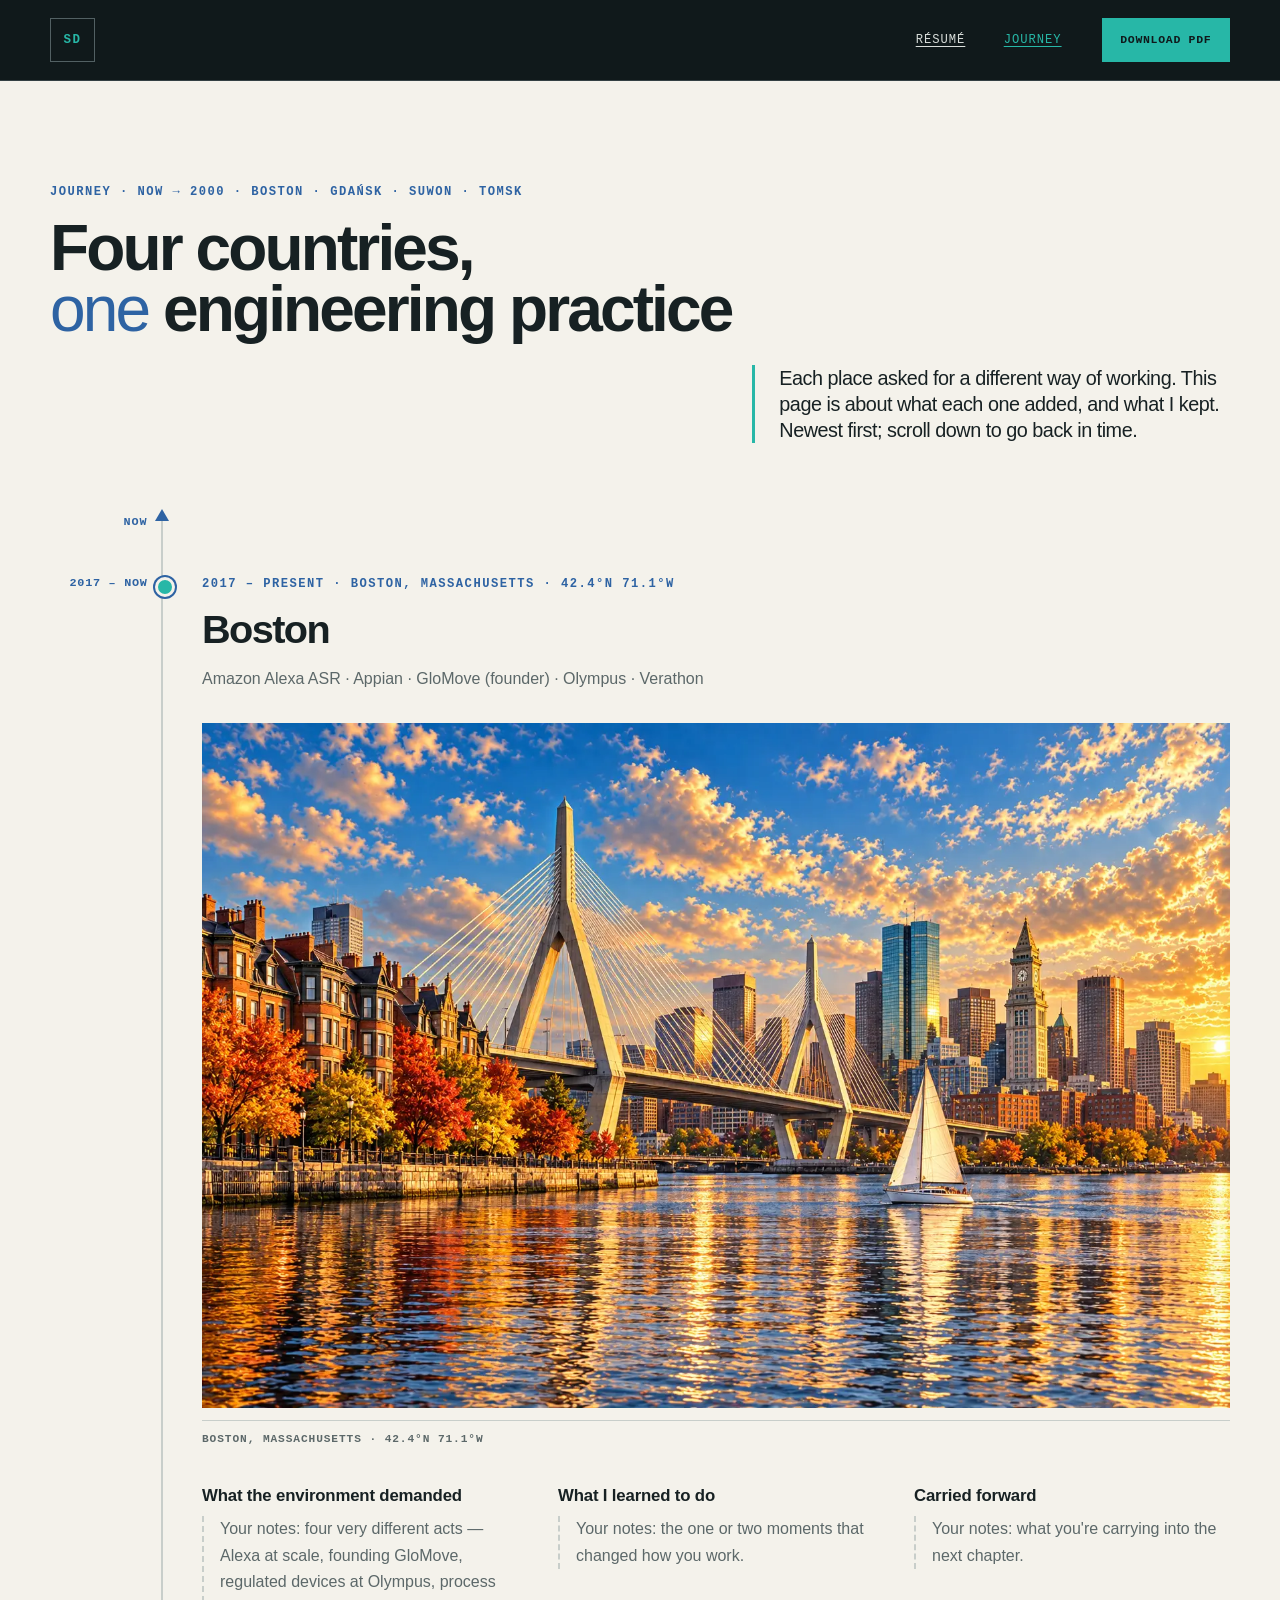
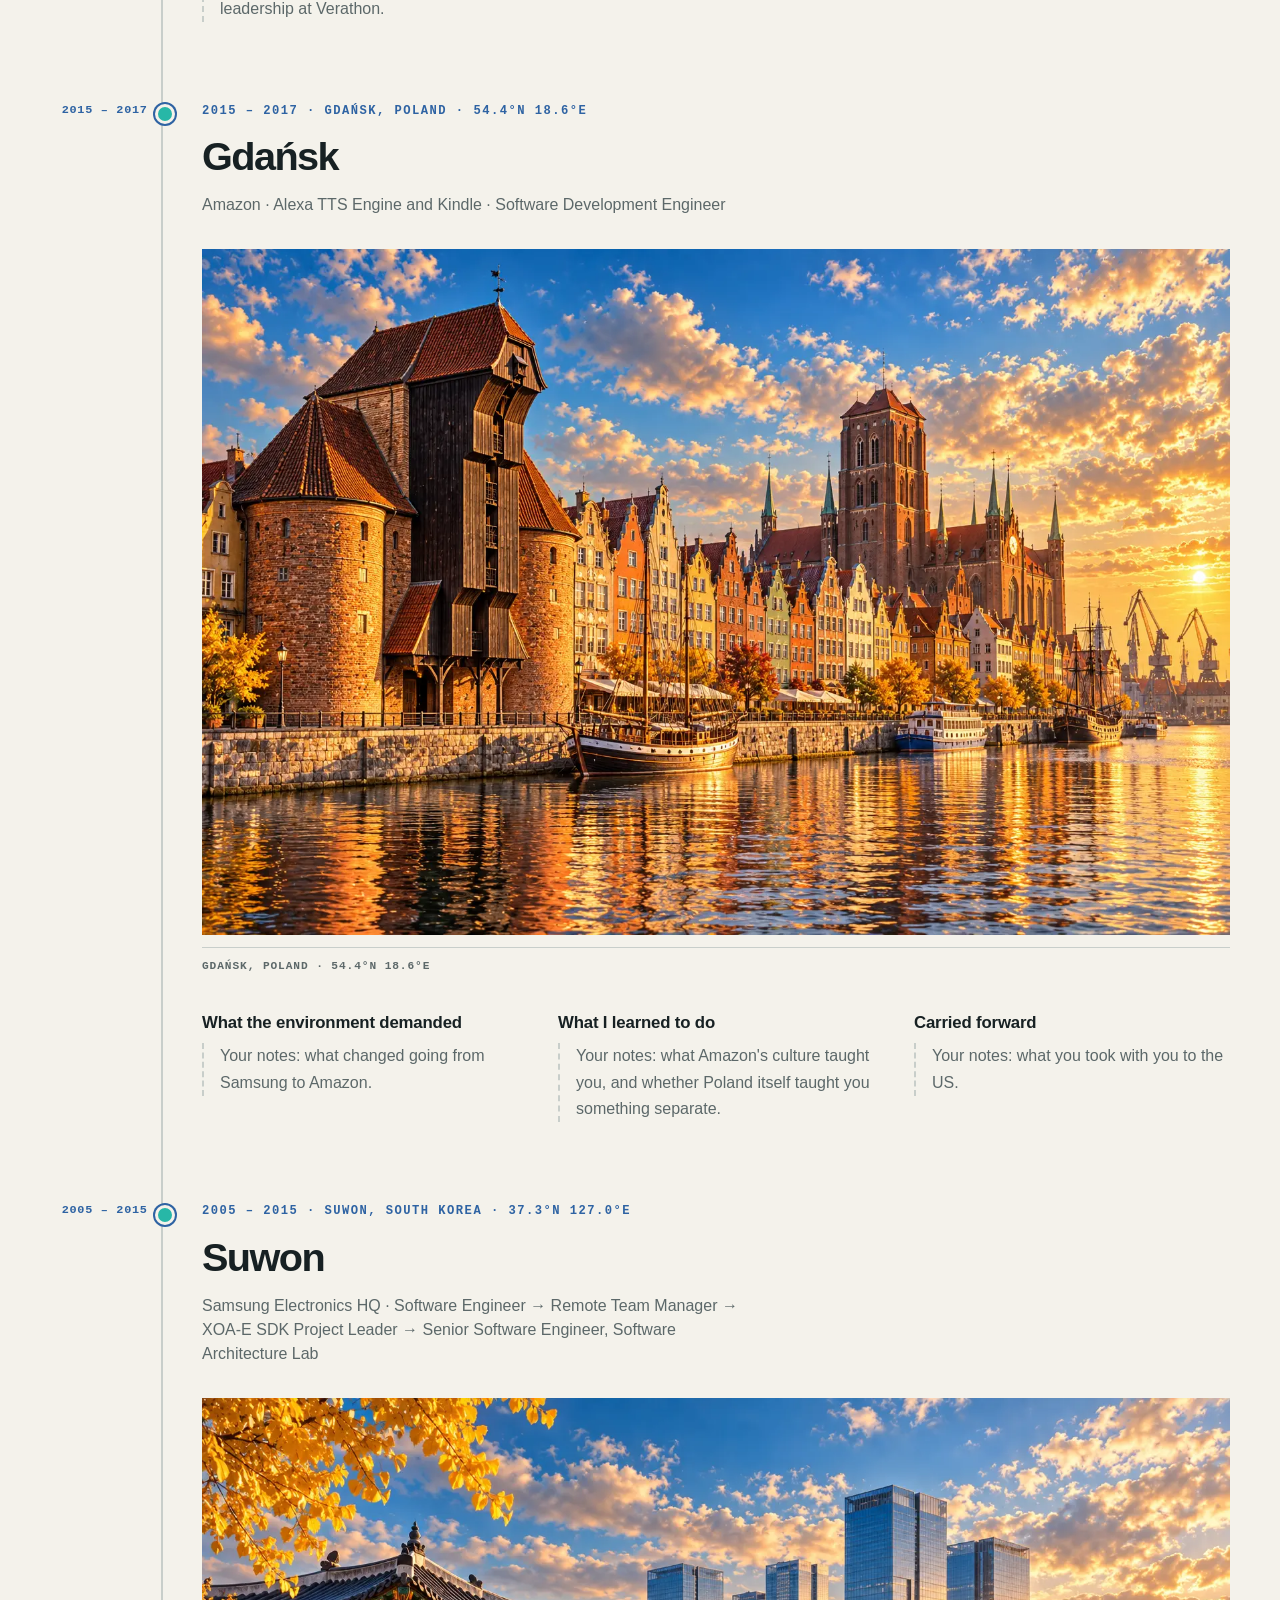
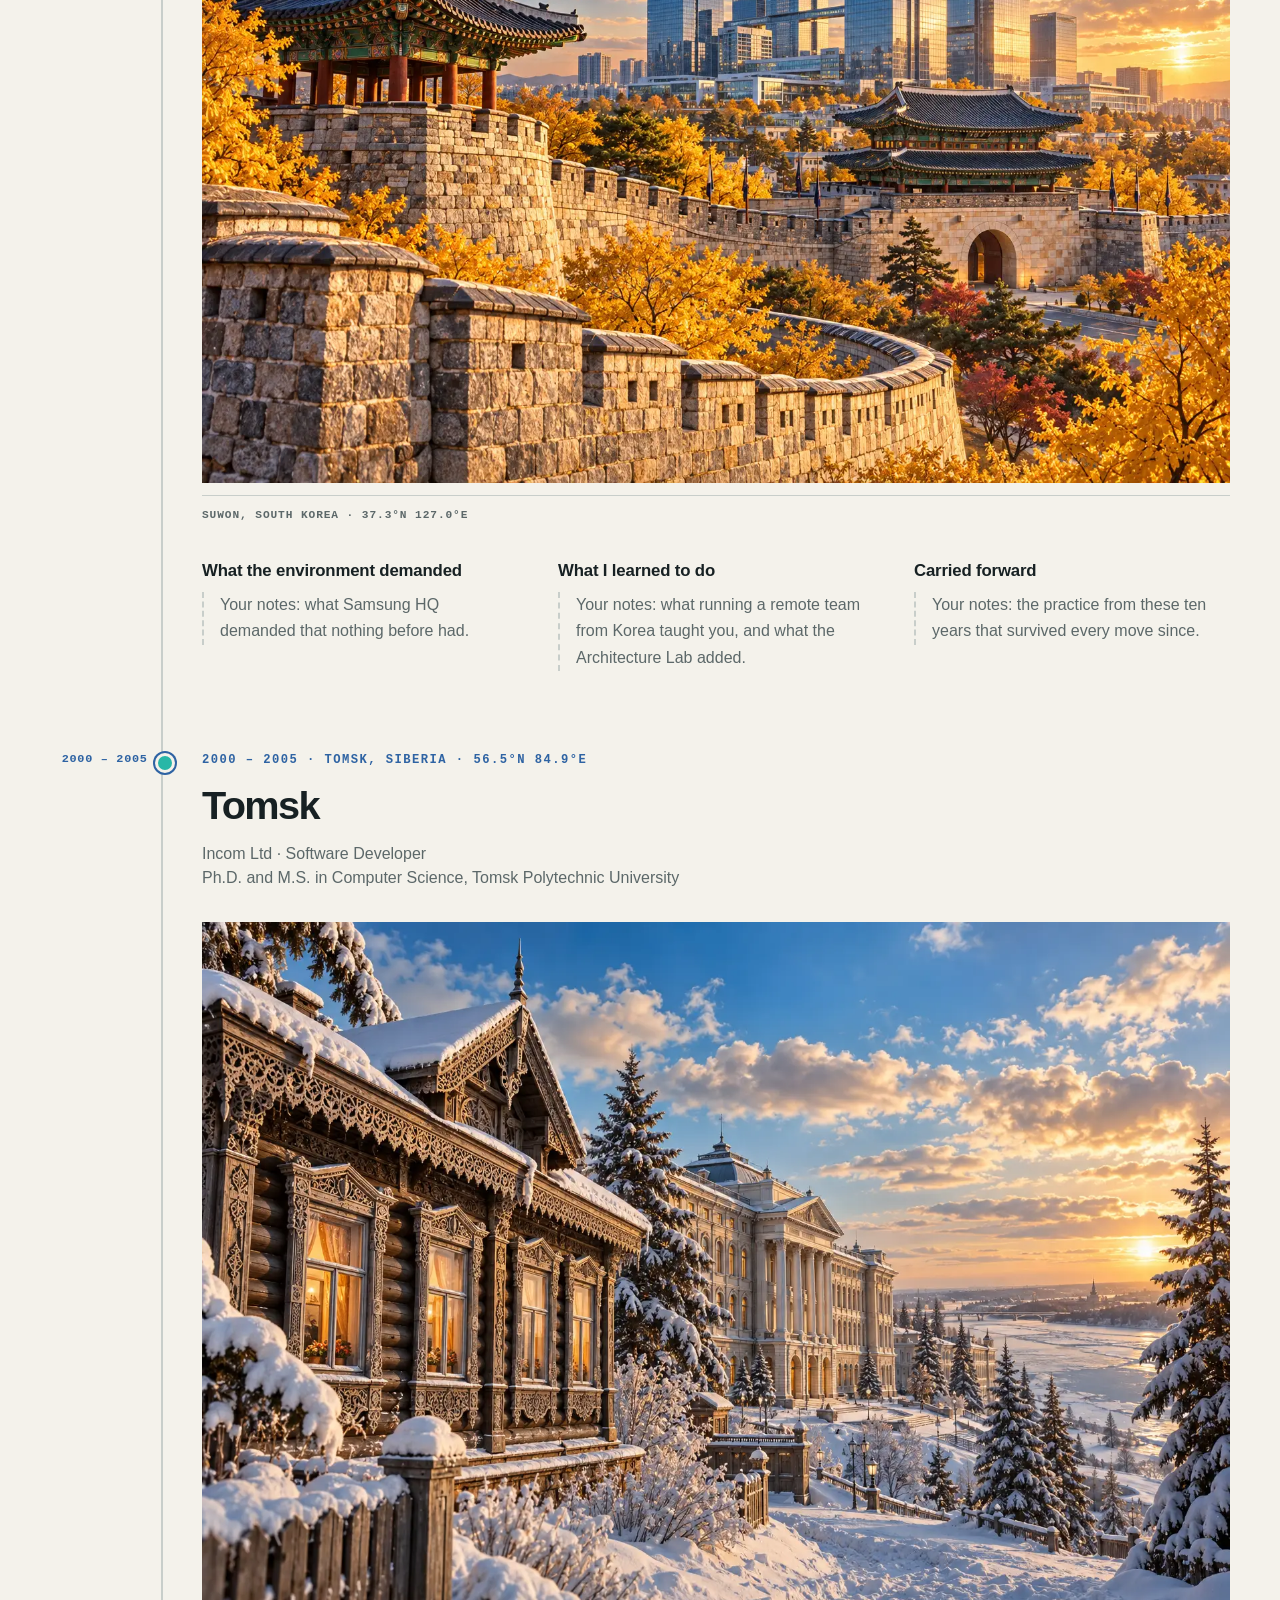
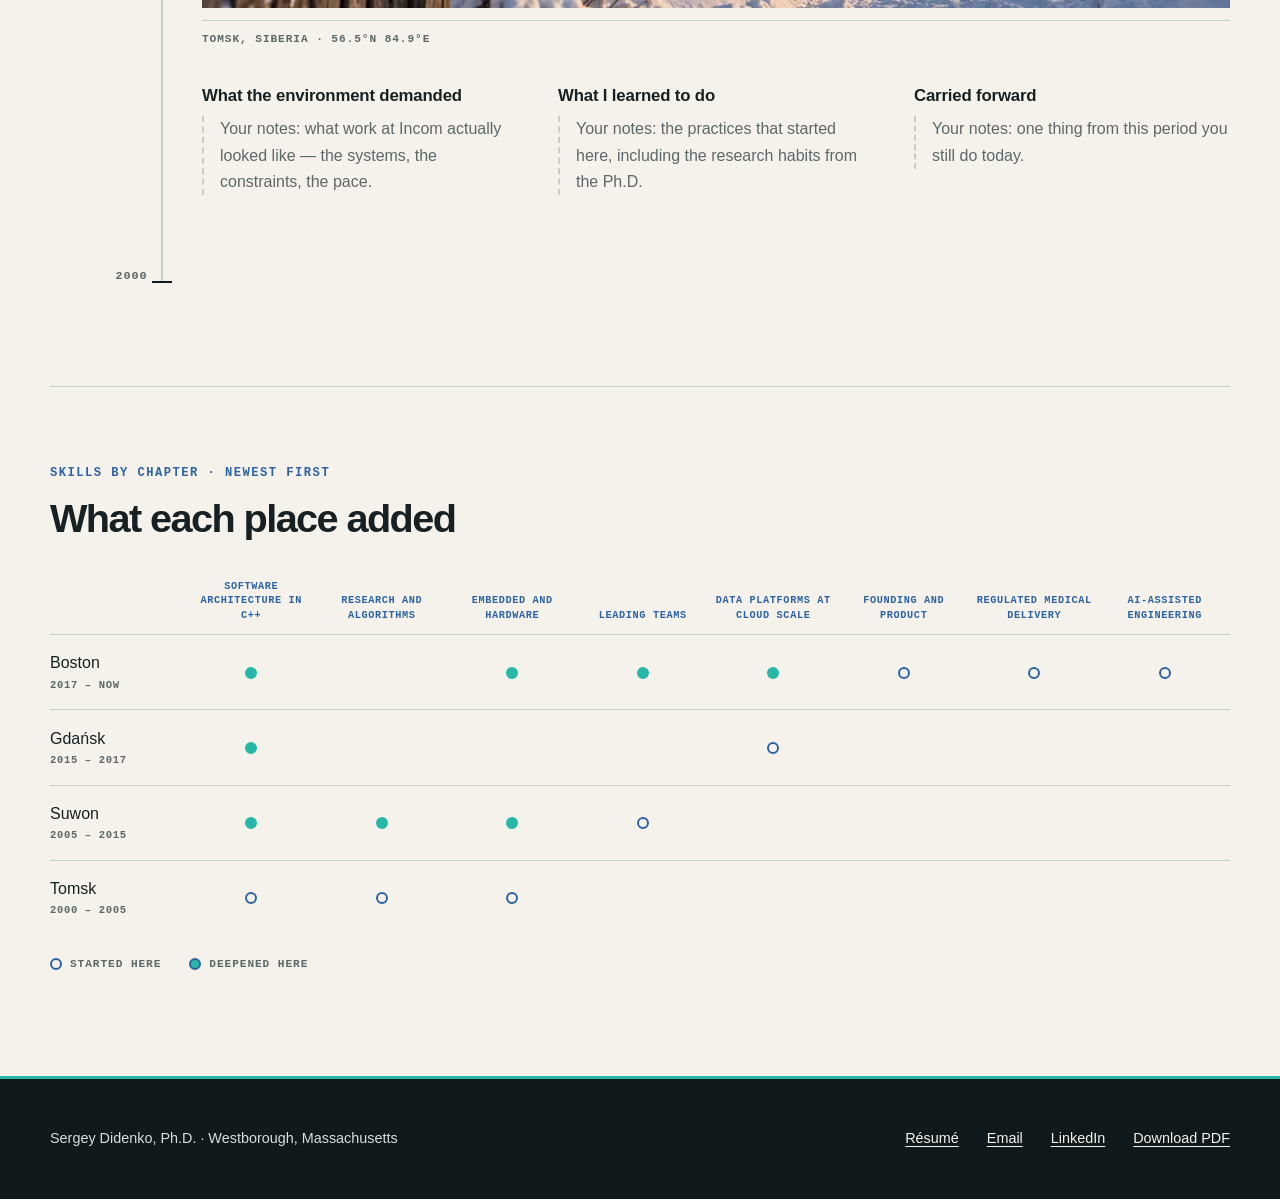
==== commit 6805fcc2: "Rebuild Journey page as a vertical newest-first timeline One continuous spine runs from Now at the t" ====
--- a/journey/index.html
+++ b/journey/index.html
@@ -3,7 +3,7 @@
 <head>
   <meta charset="utf-8">
   <meta name="viewport" content="width=device-width, initial-scale=1">
-  <meta name="description" content="Sergey Didenko's engineering journey across four countries: Tomsk, Suwon, Gdańsk, and Boston — what each place demanded, what he learned there, and what he carried forward.">
+  <meta name="description" content="Sergey Didenko's engineering journey across four countries, newest first: Boston, Gdańsk, Suwon, and Tomsk — what each place demanded, what he learned there, and what he carried forward.">
   <title>Journey | Sergey Didenko, Ph.D.</title>
   <link rel="stylesheet" href="../styles.css">
   <link rel="stylesheet" href="journey.css">
@@ -23,151 +23,137 @@
   </header>
   <main id="main-content">
     <section class="hero journey-hero" id="top" aria-labelledby="hero-title">
-      <p class="eyebrow">Journey · 2000–present · Tomsk · Suwon · Gdańsk · Boston</p>
+      <p class="eyebrow">Journey · Now → 2000 · Boston · Gdańsk · Suwon · Tomsk</p>
       <h1 id="hero-title">Four countries,<br><span>one</span> engineering practice</h1>
-      <p class="hero-statement">Each place asked for a different way of working. This page is about what each one added, and what I kept.</p>
-      <div class="years-bar" aria-label="Years spent in each country">
-        <div class="years-bar-track" aria-hidden="true"><span></span><span></span><span></span><span></span></div>
-        <div class="years-ticks" aria-hidden="true">
-          <span style="left: 0">2000</span>
-          <span style="left: 20.2%">2005</span>
-          <span style="left: 56.3%">2015</span>
-          <span style="left: 65%">2017</span>
-          <span style="left: 100%">Now</span>
-        </div>
-      </div>
-      <ol class="systems-path route" aria-label="Route">
-        <li><a href="#tomsk">Tomsk</a><span class="route-meta">2000–2005 · 56.5°N 84.9°E</span></li>
-        <li><a href="#suwon">Suwon</a><span class="route-meta">2005–2015 · 37.3°N 127.0°E</span></li>
-        <li><a href="#gdansk">Gdańsk</a><span class="route-meta">2015–2017 · 54.4°N 18.6°E</span></li>
-        <li><a href="#boston">Boston</a><span class="route-meta">2017–present · 42.4°N 71.1°W</span></li>
-      </ol>
+      <p class="hero-statement">Each place asked for a different way of working. This page is about what each one added, and what I kept. Newest first; scroll down to go back in time.</p>
     </section>
 
-    <section class="chapter section" id="tomsk" aria-labelledby="tomsk-title">
-      <figure class="chapter-figure reveal">
-        <picture>
-          <source type="image/webp" srcset="../assets/journey/tomsk-640.webp 640w, ../assets/journey/tomsk-1024.webp 1024w, ../assets/journey/tomsk-1536.webp 1536w" sizes="(max-width: 760px) calc(100vw - 2.5rem), min(calc(100vw - 4rem), 1180px)">
-          <img src="../assets/journey/tomsk-1024.jpg" width="1536" height="1024" alt="Painted view of Tomsk in winter: an ornate carved wooden house with lit windows, the columned façade of Tomsk Polytechnic University, snow-covered pines, and the frozen Tom river at sunset." loading="eager" decoding="async">
-        </picture>
-        <figcaption>01 · Tomsk, Siberia · 56.5°N 84.9°E</figcaption>
-      </figure>
-      <div class="chapter-body">
-        <header class="reveal">
-          <p class="section-kicker">01 · 2000–2005</p>
-          <h2 id="tomsk-title">Tomsk</h2>
-          <p class="chapter-role">Incom Ltd · Software Developer<br>Ph.D. and M.S. in Computer Science, Tomsk Polytechnic University</p>
-        </header>
-        <div class="chapter-notes reveal">
-          <h3>What the environment demanded</h3>
-          <p class="placeholder">Your notes: what work at Incom actually looked like — the systems, the constraints, the pace.</p>
-          <h3>What I learned to do</h3>
-          <p class="placeholder">Your notes: the practices that started here, including the research habits from the Ph.D.</p>
-          <h3>Carried forward</h3>
-          <p class="placeholder">Your notes: one thing from this period you still do today.</p>
-        </div>
-      </div>
-    </section>
+    <section class="section timeline-section" aria-label="Timeline, newest first">
+      <div class="timeline">
+        <p class="timeline-now" aria-hidden="true">Now</p>
 
-    <section class="chapter section" id="suwon" aria-labelledby="suwon-title">
-      <figure class="chapter-figure reveal">
-        <picture>
-          <source type="image/webp" srcset="../assets/journey/suwon-640.webp 640w, ../assets/journey/suwon-1024.webp 1024w, ../assets/journey/suwon-1536.webp 1536w" sizes="(max-width: 760px) calc(100vw - 2.5rem), min(calc(100vw - 4rem), 1180px)">
-          <img src="../assets/journey/suwon-1024.jpg" width="1536" height="1024" alt="Painted view of Suwon in autumn: the stone wall and pavilion of Hwaseong Fortress, the Paldalmun gate, golden ginkgo trees, and the glass towers of the Samsung campus behind." loading="lazy" decoding="async">
-        </picture>
-        <figcaption>02 · Suwon, South Korea · 37.3°N 127.0°E</figcaption>
-      </figure>
-      <div class="chapter-body">
-        <header class="reveal">
-          <p class="section-kicker">02 · 2005–2015</p>
-          <h2 id="suwon-title">Suwon</h2>
-          <p class="chapter-role">Samsung Electronics HQ · Software Engineer → Remote Team Manager → XOA-E SDK Project Leader → Senior Software Engineer, Software Architecture Lab</p>
-        </header>
-        <div class="chapter-notes reveal">
-          <h3>What the environment demanded</h3>
-          <p class="placeholder">Your notes: what Samsung HQ demanded that nothing before had.</p>
-          <h3>What I learned to do</h3>
-          <p class="placeholder">Your notes: what running a remote team from Korea taught you, and what the Architecture Lab added.</p>
-          <h3>Carried forward</h3>
-          <p class="placeholder">Your notes: the practice from these ten years that survived every move since.</p>
-        </div>
-      </div>
-    </section>
+        <article class="chapter" id="boston" aria-labelledby="boston-title">
+          <div class="chapter-marker" aria-hidden="true"><span>2017 – now</span></div>
+          <div class="chapter-content">
+            <header class="reveal">
+              <p class="section-kicker">2017 – present · Boston, Massachusetts · 42.4°N 71.1°W</p>
+              <h2 id="boston-title">Boston</h2>
+              <p class="chapter-role">Amazon Alexa ASR · Appian · GloMove (founder) · Olympus · Verathon</p>
+            </header>
+            <figure class="chapter-figure reveal">
+              <picture>
+                <source type="image/webp" srcset="../assets/journey/boston-640.webp 640w, ../assets/journey/boston-1024.webp 1024w, ../assets/journey/boston-1536.webp 1536w" sizes="(max-width: 760px) calc(100vw - 4rem), min(calc(100vw - 13.5rem), 1028px)">
+                <img src="../assets/journey/boston-1024.jpg" width="1536" height="1024" alt="Painted view of Boston in autumn: the Zakim bridge over the Charles River, a white sailboat, the Custom House tower and downtown skyline, and red-brick brownstones under maples." loading="eager" decoding="async">
+              </picture>
+              <figcaption>Boston, Massachusetts · 42.4°N 71.1°W</figcaption>
+            </figure>
+            <div class="chapter-notes reveal">
+              <div><h3>What the environment demanded</h3><p class="placeholder">Your notes: four very different acts — Alexa at scale, founding GloMove, regulated devices at Olympus, process leadership at Verathon.</p></div>
+              <div><h3>What I learned to do</h3><p class="placeholder">Your notes: the one or two moments that changed how you work.</p></div>
+              <div><h3>Carried forward</h3><p class="placeholder">Your notes: what you're carrying into the next chapter.</p></div>
+            </div>
+          </div>
+        </article>
 
-    <section class="chapter section" id="gdansk" aria-labelledby="gdansk-title">
-      <figure class="chapter-figure reveal">
-        <picture>
-          <source type="image/webp" srcset="../assets/journey/gdansk-640.webp 640w, ../assets/journey/gdansk-1024.webp 1024w, ../assets/journey/gdansk-1536.webp 1536w" sizes="(max-width: 760px) calc(100vw - 2.5rem), min(calc(100vw - 4rem), 1180px)">
-          <img src="../assets/journey/gdansk-1024.jpg" width="1536" height="1024" alt="Painted view of Gdańsk at golden hour: the medieval wooden Żuraw crane, colourful gabled townhouses along the Motława river, the brick tower of St. Mary's church, and shipyard cranes on the horizon." loading="lazy" decoding="async">
-        </picture>
-        <figcaption>03 · Gdańsk, Poland · 54.4°N 18.6°E</figcaption>
-      </figure>
-      <div class="chapter-body">
-        <header class="reveal">
-          <p class="section-kicker">03 · 2015–2017</p>
-          <h2 id="gdansk-title">Gdańsk</h2>
-          <p class="chapter-role">Amazon · Alexa TTS Engine and Kindle · Software Development Engineer</p>
-        </header>
-        <div class="chapter-notes reveal">
-          <h3>What the environment demanded</h3>
-          <p class="placeholder">Your notes: what changed going from Samsung to Amazon.</p>
-          <h3>What I learned to do</h3>
-          <p class="placeholder">Your notes: what Amazon's culture taught you, and whether Poland itself taught you something separate.</p>
-          <h3>Carried forward</h3>
-          <p class="placeholder">Your notes: what you took with you to the US.</p>
-        </div>
-      </div>
-    </section>
+        <article class="chapter" id="gdansk" aria-labelledby="gdansk-title">
+          <div class="chapter-marker" aria-hidden="true"><span>2015 – 2017</span></div>
+          <div class="chapter-content">
+            <header class="reveal">
+              <p class="section-kicker">2015 – 2017 · Gdańsk, Poland · 54.4°N 18.6°E</p>
+              <h2 id="gdansk-title">Gdańsk</h2>
+              <p class="chapter-role">Amazon · Alexa TTS Engine and Kindle · Software Development Engineer</p>
+            </header>
+            <figure class="chapter-figure reveal">
+              <picture>
+                <source type="image/webp" srcset="../assets/journey/gdansk-640.webp 640w, ../assets/journey/gdansk-1024.webp 1024w, ../assets/journey/gdansk-1536.webp 1536w" sizes="(max-width: 760px) calc(100vw - 4rem), min(calc(100vw - 13.5rem), 1028px)">
+                <img src="../assets/journey/gdansk-1024.jpg" width="1536" height="1024" alt="Painted view of Gdańsk at golden hour: the medieval wooden Żuraw crane, colourful gabled townhouses along the Motława river, the brick tower of St. Mary's church, and shipyard cranes on the horizon." loading="lazy" decoding="async">
+              </picture>
+              <figcaption>Gdańsk, Poland · 54.4°N 18.6°E</figcaption>
+            </figure>
+            <div class="chapter-notes reveal">
+              <div><h3>What the environment demanded</h3><p class="placeholder">Your notes: what changed going from Samsung to Amazon.</p></div>
+              <div><h3>What I learned to do</h3><p class="placeholder">Your notes: what Amazon's culture taught you, and whether Poland itself taught you something separate.</p></div>
+              <div><h3>Carried forward</h3><p class="placeholder">Your notes: what you took with you to the US.</p></div>
+            </div>
+          </div>
+        </article>
 
-    <section class="chapter section" id="boston" aria-labelledby="boston-title">
-      <figure class="chapter-figure reveal">
-        <picture>
-          <source type="image/webp" srcset="../assets/journey/boston-640.webp 640w, ../assets/journey/boston-1024.webp 1024w, ../assets/journey/boston-1536.webp 1536w" sizes="(max-width: 760px) calc(100vw - 2.5rem), min(calc(100vw - 4rem), 1180px)">
-          <img src="../assets/journey/boston-1024.jpg" width="1536" height="1024" alt="Painted view of Boston in autumn: the Zakim bridge over the Charles River, a white sailboat, the Custom House tower and downtown skyline, and red-brick brownstones under maples." loading="lazy" decoding="async">
-        </picture>
-        <figcaption>04 · Boston, Massachusetts · 42.4°N 71.1°W</figcaption>
-      </figure>
-      <div class="chapter-body">
-        <header class="reveal">
-          <p class="section-kicker">04 · 2017–present</p>
-          <h2 id="boston-title">Boston</h2>
-          <p class="chapter-role">Amazon Alexa ASR · Appian · GloMove (founder) · Olympus · Verathon</p>
-        </header>
-        <div class="chapter-notes reveal">
-          <h3>What the environment demanded</h3>
-          <p class="placeholder">Your notes: four very different acts — Alexa at scale, founding GloMove, regulated devices at Olympus, process leadership at Verathon.</p>
-          <h3>What I learned to do</h3>
-          <p class="placeholder">Your notes: the one or two moments that changed how you work.</p>
-          <h3>Carried forward</h3>
-          <p class="placeholder">Your notes: what you're carrying into the next chapter.</p>
-        </div>
+        <article class="chapter" id="suwon" aria-labelledby="suwon-title">
+          <div class="chapter-marker" aria-hidden="true"><span>2005 – 2015</span></div>
+          <div class="chapter-content">
+            <header class="reveal">
+              <p class="section-kicker">2005 – 2015 · Suwon, South Korea · 37.3°N 127.0°E</p>
+              <h2 id="suwon-title">Suwon</h2>
+              <p class="chapter-role">Samsung Electronics HQ · Software Engineer → Remote Team Manager → XOA-E SDK Project Leader → Senior Software Engineer, Software Architecture Lab</p>
+            </header>
+            <figure class="chapter-figure reveal">
+              <picture>
+                <source type="image/webp" srcset="../assets/journey/suwon-640.webp 640w, ../assets/journey/suwon-1024.webp 1024w, ../assets/journey/suwon-1536.webp 1536w" sizes="(max-width: 760px) calc(100vw - 4rem), min(calc(100vw - 13.5rem), 1028px)">
+                <img src="../assets/journey/suwon-1024.jpg" width="1536" height="1024" alt="Painted view of Suwon in autumn: the stone wall and pavilion of Hwaseong Fortress, the Paldalmun gate, golden ginkgo trees, and the glass towers of the Samsung campus behind." loading="lazy" decoding="async">
+              </picture>
+              <figcaption>Suwon, South Korea · 37.3°N 127.0°E</figcaption>
+            </figure>
+            <div class="chapter-notes reveal">
+              <div><h3>What the environment demanded</h3><p class="placeholder">Your notes: what Samsung HQ demanded that nothing before had.</p></div>
+              <div><h3>What I learned to do</h3><p class="placeholder">Your notes: what running a remote team from Korea taught you, and what the Architecture Lab added.</p></div>
+              <div><h3>Carried forward</h3><p class="placeholder">Your notes: the practice from these ten years that survived every move since.</p></div>
+            </div>
+          </div>
+        </article>
+
+        <article class="chapter" id="tomsk" aria-labelledby="tomsk-title">
+          <div class="chapter-marker" aria-hidden="true"><span>2000 – 2005</span></div>
+          <div class="chapter-content">
+            <header class="reveal">
+              <p class="section-kicker">2000 – 2005 · Tomsk, Siberia · 56.5°N 84.9°E</p>
+              <h2 id="tomsk-title">Tomsk</h2>
+              <p class="chapter-role">Incom Ltd · Software Developer<br>Ph.D. and M.S. in Computer Science, Tomsk Polytechnic University</p>
+            </header>
+            <figure class="chapter-figure reveal">
+              <picture>
+                <source type="image/webp" srcset="../assets/journey/tomsk-640.webp 640w, ../assets/journey/tomsk-1024.webp 1024w, ../assets/journey/tomsk-1536.webp 1536w" sizes="(max-width: 760px) calc(100vw - 4rem), min(calc(100vw - 13.5rem), 1028px)">
+                <img src="../assets/journey/tomsk-1024.jpg" width="1536" height="1024" alt="Painted view of Tomsk in winter: an ornate carved wooden house with lit windows, the columned façade of Tomsk Polytechnic University, snow-covered pines, and the frozen Tom river at sunset." loading="lazy" decoding="async">
+              </picture>
+              <figcaption>Tomsk, Siberia · 56.5°N 84.9°E</figcaption>
+            </figure>
+            <div class="chapter-notes reveal">
+              <div><h3>What the environment demanded</h3><p class="placeholder">Your notes: what work at Incom actually looked like — the systems, the constraints, the pace.</p></div>
+              <div><h3>What I learned to do</h3><p class="placeholder">Your notes: the practices that started here, including the research habits from the Ph.D.</p></div>
+              <div><h3>Carried forward</h3><p class="placeholder">Your notes: one thing from this period you still do today.</p></div>
+            </div>
+          </div>
+        </article>
+
+        <p class="timeline-start" aria-hidden="true">2000</p>
       </div>
     </section>
 
     <section class="skills section" id="skills" aria-labelledby="skills-title">
-      <p class="section-kicker">Skills by chapter</p>
+      <p class="section-kicker">Skills by chapter · newest first</p>
       <h2 class="reveal" id="skills-title">What each place added</h2>
-      <table class="skills-grid reveal">
-        <thead>
-          <tr>
-            <th scope="col"><span class="sr-only">Capability</span></th>
-            <th scope="col">01 Tomsk</th>
-            <th scope="col">02 Suwon</th>
-            <th scope="col">03 Gdańsk</th>
-            <th scope="col">04 Boston</th>
-          </tr>
-        </thead>
-        <tbody>
-          <tr><th scope="row">Software architecture in C++</th><td data-level="started"><span class="sr-only">Started</span></td><td data-level="deepened"><span class="sr-only">Deepened</span></td><td data-level="deepened"><span class="sr-only">Deepened</span></td><td data-level="deepened"><span class="sr-only">Deepened</span></td></tr>
-          <tr><th scope="row">Research and algorithms</th><td data-level="started"><span class="sr-only">Started</span></td><td data-level="deepened"><span class="sr-only">Deepened</span></td><td></td><td></td></tr>
-          <tr><th scope="row">Embedded and hardware</th><td data-level="started"><span class="sr-only">Started</span></td><td data-level="deepened"><span class="sr-only">Deepened</span></td><td></td><td data-level="deepened"><span class="sr-only">Deepened</span></td></tr>
-          <tr><th scope="row">Leading teams</th><td></td><td data-level="started"><span class="sr-only">Started</span></td><td></td><td data-level="deepened"><span class="sr-only">Deepened</span></td></tr>
-          <tr><th scope="row">Data platforms at cloud scale</th><td></td><td></td><td data-level="started"><span class="sr-only">Started</span></td><td data-level="deepened"><span class="sr-only">Deepened</span></td></tr>
-          <tr><th scope="row">Founding and product</th><td></td><td></td><td></td><td data-level="started"><span class="sr-only">Started</span></td></tr>
-          <tr><th scope="row">Regulated medical delivery</th><td></td><td></td><td></td><td data-level="started"><span class="sr-only">Started</span></td></tr>
-          <tr><th scope="row">AI-assisted engineering</th><td></td><td></td><td></td><td data-level="started"><span class="sr-only">Started</span></td></tr>
-        </tbody>
-      </table>
+      <div class="table-scroll reveal">
+        <table class="skills-grid">
+          <thead>
+            <tr>
+              <th scope="col"><span class="sr-only">Chapter</span></th>
+              <th scope="col">Software architecture in C++</th>
+              <th scope="col">Research and algorithms</th>
+              <th scope="col">Embedded and hardware</th>
+              <th scope="col">Leading teams</th>
+              <th scope="col">Data platforms at cloud scale</th>
+              <th scope="col">Founding and product</th>
+              <th scope="col">Regulated medical delivery</th>
+              <th scope="col">AI-assisted engineering</th>
+            </tr>
+          </thead>
+          <tbody>
+            <tr><th scope="row">Boston <span>2017 – now</span></th><td data-level="deepened"><span class="sr-only">Deepened</span></td><td></td><td data-level="deepened"><span class="sr-only">Deepened</span></td><td data-level="deepened"><span class="sr-only">Deepened</span></td><td data-level="deepened"><span class="sr-only">Deepened</span></td><td data-level="started"><span class="sr-only">Started</span></td><td data-level="started"><span class="sr-only">Started</span></td><td data-level="started"><span class="sr-only">Started</span></td></tr>
+            <tr><th scope="row">Gdańsk <span>2015 – 2017</span></th><td data-level="deepened"><span class="sr-only">Deepened</span></td><td></td><td></td><td></td><td data-level="started"><span class="sr-only">Started</span></td><td></td><td></td><td></td></tr>
+            <tr><th scope="row">Suwon <span>2005 – 2015</span></th><td data-level="deepened"><span class="sr-only">Deepened</span></td><td data-level="deepened"><span class="sr-only">Deepened</span></td><td data-level="deepened"><span class="sr-only">Deepened</span></td><td data-level="started"><span class="sr-only">Started</span></td><td></td><td></td><td></td><td></td></tr>
+            <tr><th scope="row">Tomsk <span>2000 – 2005</span></th><td data-level="started"><span class="sr-only">Started</span></td><td data-level="started"><span class="sr-only">Started</span></td><td data-level="started"><span class="sr-only">Started</span></td><td></td><td></td><td></td><td></td><td></td></tr>
+          </tbody>
+        </table>
+      </div>
       <p class="skills-legend reveal"><span class="legend-started">Started here</span><span class="legend-deepened">Deepened here</span></p>
     </section>
   </main>
--- a/journey/journey.css
+++ b/journey/journey.css
@@ -1,74 +1,134 @@
 /* Journey page. Shares ../styles.css; this file only adds what the page needs. */
+
+:root {
+  --rail: 7.5rem;
+  --spine: 7rem;
+  --rail-gap: 2rem;
+}
 
 .nav-links a[aria-current="page"] { color: var(--signal); }
 
 .journey-hero {
   min-height: auto;
-  padding-bottom: 4rem;
+  padding-bottom: 1.5rem;
 }
 
 .journey-hero h1 { max-width: 24ch; }
 
 .journey-hero .hero-statement { margin-top: 1.5rem; }
 
-.years-bar {
-  grid-column: 1 / -1;
-  margin-top: 4rem;
-}
-
-.years-bar-track {
+/* One continuous spine runs from "Now" at the top to 2000 at the bottom. */
+.timeline-section { padding-top: 3rem; }
+
+.timeline {
+  position: relative;
+  padding: 3.75rem 0 2rem;
+}
+
+.timeline::before {
+  content: "";
+  position: absolute;
+  top: 0;
+  bottom: 0;
+  left: calc(var(--spine) - 1px);
+  width: 2px;
+  background: var(--line);
+}
+
+.timeline::after {
+  content: "";
+  position: absolute;
+  bottom: 0;
+  left: calc(var(--spine) - 0.6rem);
+  width: 1.2rem;
+  height: 2px;
+  background: var(--graphite);
+}
+
+.timeline-now,
+.timeline-start {
+  position: absolute;
+  left: 0;
+  width: var(--rail);
+  margin: 0;
+  padding-right: calc(var(--rail) - var(--spine) + 0.9rem);
+  color: var(--technical-blue);
+  font-family: var(--mono);
+  font-size: 0.74rem;
+  font-weight: 800;
+  letter-spacing: 0.08em;
+  line-height: 1.2;
+  text-align: right;
+  text-transform: uppercase;
+}
+
+.timeline-now { top: 0; }
+
+.timeline-now::after {
+  content: "";
+  position: absolute;
+  top: -0.35rem;
+  left: calc(var(--spine) - 0.45rem);
+  width: 0;
+  height: 0;
+  border-left: 0.45rem solid transparent;
+  border-right: 0.45rem solid transparent;
+  border-bottom: 0.75rem solid var(--technical-blue);
+}
+
+.timeline-start {
+  bottom: 0;
+  color: var(--muted);
+}
+
+.chapter {
   display: grid;
-  grid-template-columns: 5.3fr 9.5fr 2.3fr 9.2fr;
-  gap: 3px;
-  height: 6px;
-}
-
-.years-bar-track span { background: var(--technical-blue); }
-
-.years-bar-track span:nth-child(even) { background: var(--signal); }
-
-.years-ticks {
+  grid-template-columns: var(--rail) minmax(0, 1fr);
+  column-gap: var(--rail-gap);
+  padding: 0 0 5rem;
+}
+
+.chapter:last-of-type { padding-bottom: 3.5rem; }
+
+.chapter-marker {
   position: relative;
-  height: 1.3rem;
-  margin-top: 0.45rem;
-  color: var(--muted);
-  font-family: var(--mono);
-  font-size: 0.68rem;
-  font-weight: 800;
-  letter-spacing: 0.08em;
-  text-transform: uppercase;
-}
-
-.years-ticks span {
-  position: absolute;
-  transform: translateX(-50%);
-}
-
-.years-ticks span:first-child { transform: none; }
-
-.years-ticks span:last-child { transform: translateX(-100%); }
-
-.journey-hero .route { margin-top: 2.5rem; }
-
-.route a { text-decoration: none; }
-
-.route a:hover { text-decoration: underline; }
-
-.route-meta {
-  display: block;
-  margin-top: 0.4rem;
-  color: var(--muted);
-  font-size: 0.68rem;
-  font-weight: 400;
-  letter-spacing: 0.04em;
-}
-
-.chapter {
-  padding: 3.5rem 0 4rem;
-  border-top: 1px solid var(--line);
-}
-
-.chapter-figure { margin: 0 0 2.5rem; }
+  padding-right: calc(var(--rail) - var(--spine) + 0.9rem);
+  color: var(--technical-blue);
+  font-family: var(--mono);
+  font-size: 0.74rem;
+  font-weight: 800;
+  letter-spacing: 0.06em;
+  line-height: 1.45;
+  text-align: right;
+  text-transform: uppercase;
+  white-space: nowrap;
+}
+
+.chapter-marker::after {
+  content: "";
+  position: absolute;
+  top: 0.15rem;
+  left: calc(var(--spine) - 7px);
+  width: 14px;
+  height: 14px;
+  background: var(--signal);
+  border: 3px solid var(--ivory);
+  border-radius: 50%;
+  box-shadow: 0 0 0 2px var(--technical-blue);
+}
+
+.chapter-content { min-width: 0; }
+
+.chapter-content h2 { max-width: none; }
+
+.chapter-role {
+  margin: 1rem 0 0;
+  max-width: 62ch;
+  color: var(--muted);
+  line-height: 1.5;
+}
+
+.chapter-figure { margin: 2rem 0 0; }
 
 .chapter-figure img {
   display: block;
@@ -89,18 +149,11 @@
   text-transform: uppercase;
 }
 
-.chapter-body {
+.chapter-notes {
   display: grid;
-  grid-template-columns: minmax(15rem, 0.75fr) 1.55fr;
-  gap: clamp(2rem, 6vw, 6rem);
-}
-
-.chapter-body h2 { max-width: none; }
-
-.chapter-role {
-  margin: 1rem 0 0;
-  color: var(--muted);
-  line-height: 1.5;
+  grid-template-columns: repeat(3, minmax(0, 1fr));
+  gap: 2rem 2.5rem;
+  margin-top: 2.25rem;
 }
 
 .chapter-notes h3 {
@@ -111,9 +164,7 @@
   line-height: 1.3;
 }
 
-.chapter-notes h3 + p { margin: 0.5rem 0 1.75rem; }
-
-.chapter-notes p:last-child { margin-bottom: 0; }
+.chapter-notes p { margin: 0.6rem 0 0; }
 
 .placeholder {
   padding-left: 1rem;
@@ -128,35 +179,52 @@
 
 .skills > h2 { margin-bottom: 2.5rem; }
 
+.table-scroll { overflow-x: auto; }
+
 .skills-grid {
   width: 100%;
+  min-width: 44rem;
   border-collapse: collapse;
   table-layout: fixed;
 }
 
 .skills-grid th,
 .skills-grid td {
-  padding: 0.85rem 0;
+  padding: 0.95rem 0;
   border-top: 1px solid var(--line);
   text-align: left;
   vertical-align: middle;
 }
 
 .skills-grid thead th {
-  padding-top: 0;
+  padding: 0 0.4rem 0.75rem;
   border-top: 0;
   color: var(--technical-blue);
   font-family: var(--mono);
-  font-size: 0.7rem;
-  font-weight: 800;
-  letter-spacing: 0.08em;
-  text-transform: uppercase;
-}
+  font-size: 0.64rem;
+  font-weight: 800;
+  letter-spacing: 0.06em;
+  line-height: 1.4;
+  text-transform: uppercase;
+  vertical-align: bottom;
+}
+
+.skills-grid thead th:first-child { width: 8.5rem; }
 
 .skills-grid tbody th {
-  width: 40%;
   padding-right: 1rem;
   font-weight: 500;
+  white-space: nowrap;
+}
+
+.skills-grid tbody th span {
+  display: block;
+  color: var(--muted);
+  font-family: var(--mono);
+  font-size: 0.66rem;
+  font-weight: 800;
+  letter-spacing: 0.06em;
+  text-transform: uppercase;
 }
 
 .skills-grid thead th:not(:first-child),
@@ -205,32 +273,57 @@
   white-space: nowrap;
 }
 
+@media (max-width: 900px) {
+  .chapter-notes { grid-template-columns: 1fr; }
+}
+
 @media (max-width: 760px) {
-  .journey-hero { padding-bottom: 3rem; }
-
-  .years-bar { margin-top: 3rem; }
-
-  .journey-hero .route { margin-top: 2.5rem; }
-
-  .route-meta { font-size: 0.64rem; }
-
-  .chapter { padding: 2.75rem 0 3rem; }
-
-  .chapter-figure { margin-bottom: 1.75rem; }
-
-  .chapter-body {
-    grid-template-columns: 1fr;
+  :root {
+    --rail: 1.5rem;
+    --spine: 0.5rem;
+    --rail-gap: 0.5rem;
+  }
+
+  .journey-hero { padding-bottom: 1rem; }
+
+  .timeline-section { padding-top: 2rem; }
+
+  .timeline { padding-top: 2rem; }
+
+  .timeline-now,
+  .timeline-start {
+    width: auto;
+    left: calc(var(--spine) + 1rem);
+    padding-right: 0;
+    text-align: left;
+  }
+
+  .timeline-now { top: -0.15rem; }
+
+  .timeline-now::after { display: none; }
+
+  .timeline-start { bottom: -0.2rem; }
+
+  .chapter { padding-bottom: 3.5rem; }
+
+  .chapter-marker { padding-right: 0; }
+
+  .chapter-marker span { display: none; }
+
+  .chapter-marker::after { top: 0.3rem; }
+
+  .chapter-figure { margin-top: 1.5rem; }
+
+  .chapter-notes {
     gap: 1.5rem;
+    margin-top: 1.75rem;
   }
 
-  .skills-grid tbody th {
-    width: 34%;
-    font-size: 0.9rem;
-  }
-
-  .skills-grid thead th { font-size: 0.62rem; }
+  .skills-grid thead th:first-child { width: 6rem; }
 }
 
 @media print {
   .placeholder { border-color: #000; }
-}
+
+  .table-scroll { overflow: visible; }
+}
